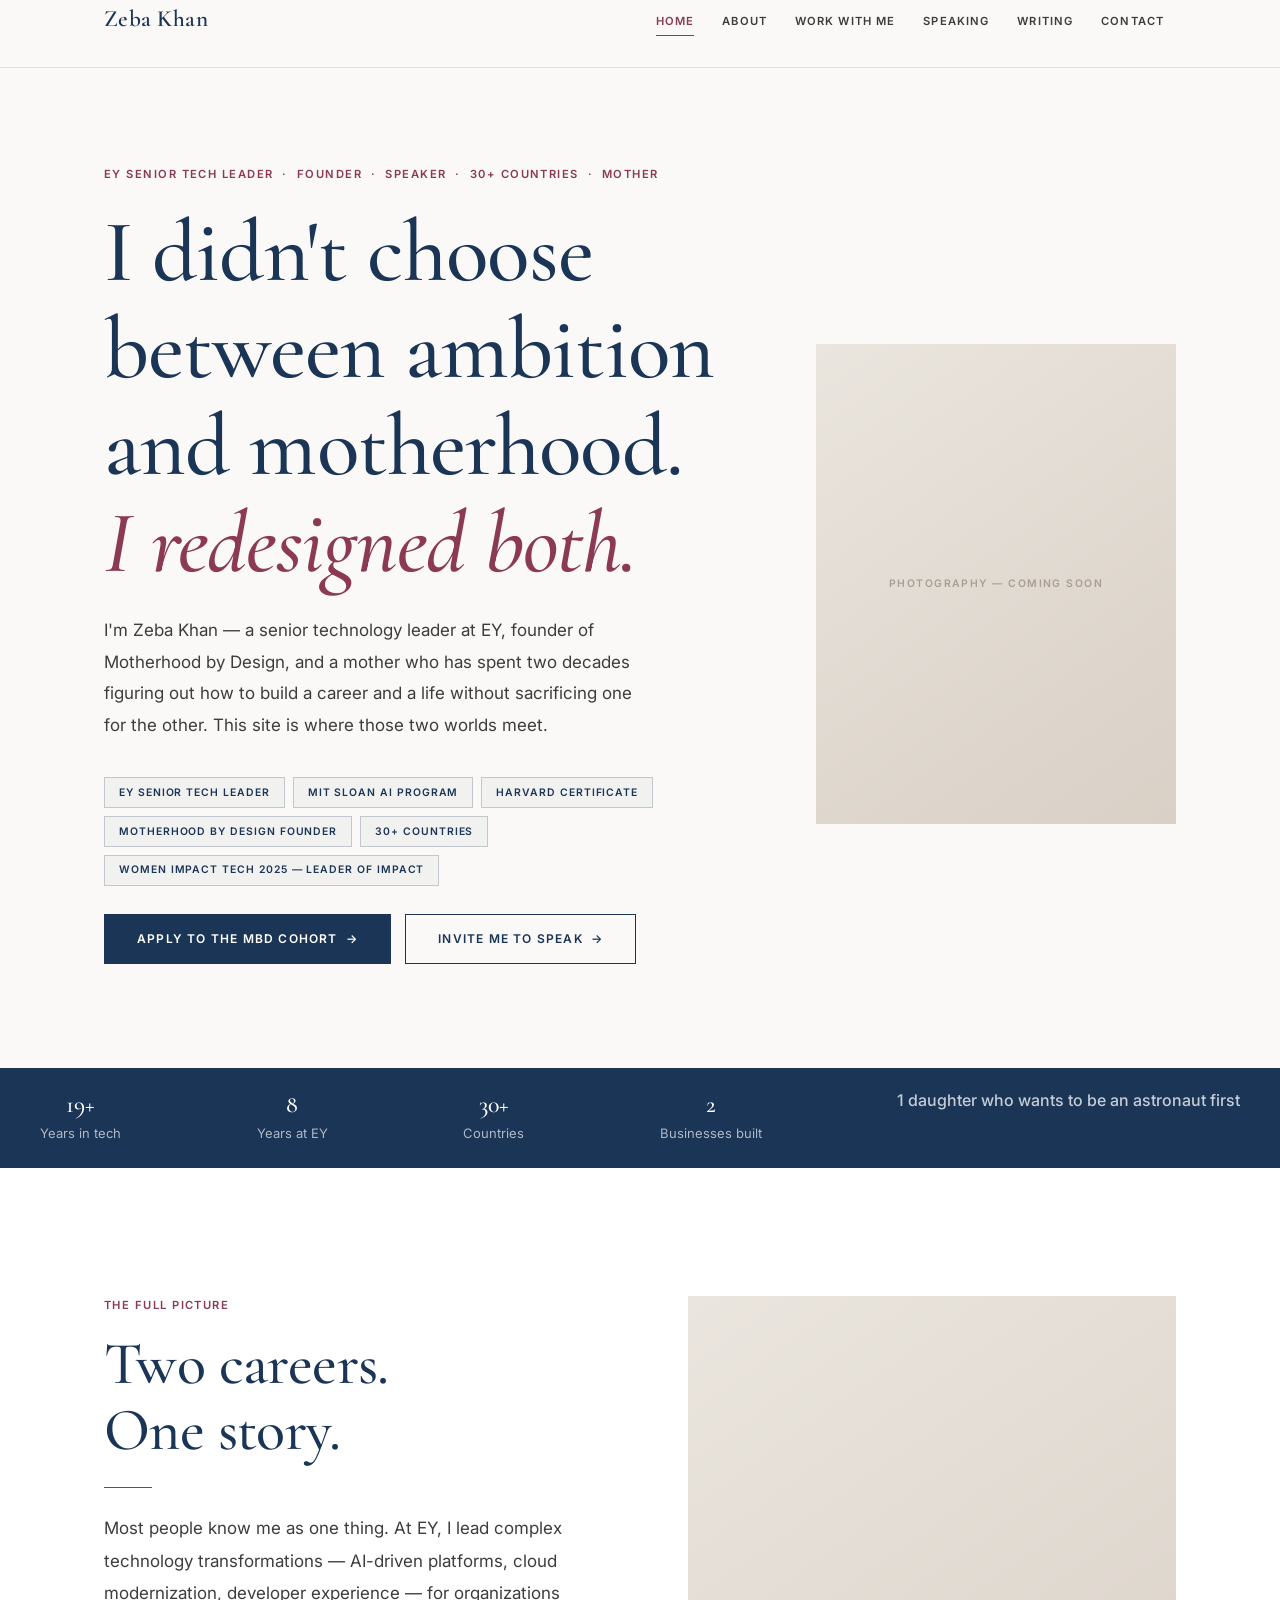
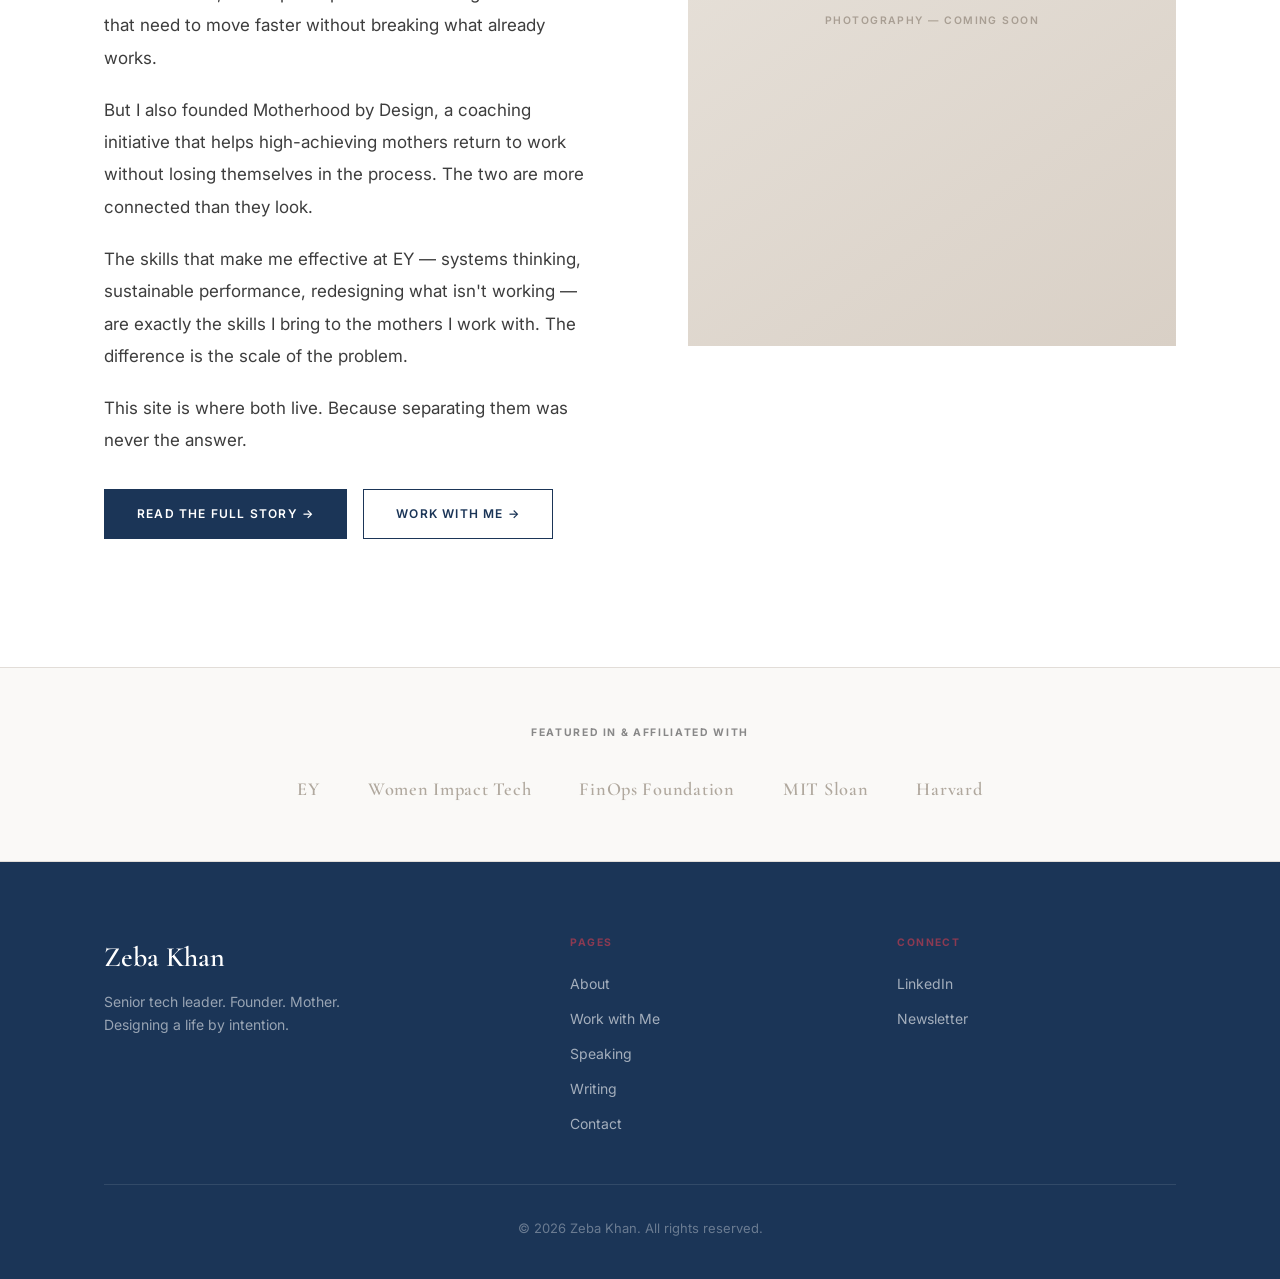
==== index.html @ 0ed89758 "Initial build: Zeba Khan personal brand website 5-page static site (Home, About, Work with Me, Writi" ====
<!DOCTYPE html>
<html lang="en">
<head>
  <meta charset="UTF-8">
  <meta name="viewport" content="width=device-width, initial-scale=1.0">
  <title>Zeba Khan — Senior Tech Leader, Founder & Speaker</title>
  <meta name="description" content="I didn't choose between ambition and motherhood. I redesigned both. Zeba Khan is a senior technology leader at EY, founder of Motherhood by Design, and speaker across 30+ countries.">

  <!-- Open Graph -->
  <meta property="og:title" content="Zeba Khan — Senior Tech Leader, Founder & Speaker">
  <meta property="og:description" content="I didn't choose between ambition and motherhood. I redesigned both.">
  <meta property="og:type" content="website">
  <meta property="og:url" content="https://zebakhan.com/">
  <meta property="og:image" content="https://zebakhan.com/images/og-home.jpg">
  <meta property="og:site_name" content="Zeba Khan">
  <meta property="og:locale" content="en_US">

  <!-- Twitter Card -->
  <meta name="twitter:card" content="summary_large_image">
  <meta name="twitter:title" content="Zeba Khan — Senior Tech Leader, Founder & Speaker">
  <meta name="twitter:description" content="I didn't choose between ambition and motherhood. I redesigned both.">
  <meta name="twitter:image" content="https://zebakhan.com/images/og-home.jpg">

  <!-- Fonts -->
  <link rel="preconnect" href="https://fonts.googleapis.com">
  <link rel="preconnect" href="https://fonts.gstatic.com" crossorigin>
  <link href="https://fonts.googleapis.com/css2?family=Cormorant+Garamond:ital,wght@0,400;0,500;0,600;1,400;1,500&family=Inter:wght@400;500;600&display=swap" rel="stylesheet">
  <link rel="stylesheet" href="css/styles.css">
</head>
<body>

<!-- ======================== NAV ======================== -->
<nav class="nav" role="navigation" aria-label="Main navigation">
  <div class="container">
    <div class="nav__inner">
      <a href="index.html" class="nav__logo">Zeba Khan</a>
      <ul class="nav__links" role="list">
        <li><a href="index.html">Home</a></li>
        <li><a href="about.html">About</a></li>
        <li><a href="work-with-me.html">Work with Me</a></li>
        <li><a href="work-with-me.html#speaking">Speaking</a></li>
        <li><a href="writing.html">Writing</a></li>
        <li><a href="contact.html">Contact</a></li>
      </ul>
      <button class="nav__toggle" aria-label="Open navigation menu" aria-expanded="false" aria-controls="mobile-menu">
        <span></span><span></span><span></span>
      </button>
    </div>
  </div>
</nav>

<!-- Mobile menu -->
<div class="nav__mobile" id="mobile-menu" role="navigation" aria-label="Mobile navigation">
  <a href="index.html">Home</a>
  <a href="about.html">About</a>
  <a href="work-with-me.html">Work with Me</a>
  <a href="work-with-me.html#speaking">Speaking</a>
  <a href="writing.html">Writing</a>
  <a href="contact.html">Contact</a>
</div>

<!-- ======================== PAGE CONTENT ======================== -->
<main class="page-content">

  <!-- HERO -->
  <section class="hero">
    <div class="container">
      <div class="hero__grid">

        <div class="hero__content">
          <span class="eyebrow hero__eyebrow">EY senior tech leader &nbsp;·&nbsp; Founder &nbsp;·&nbsp; Speaker &nbsp;·&nbsp; 30+ countries &nbsp;·&nbsp; Mother</span>

          <h1 class="hero__headline">
            I didn't choose between ambition and motherhood.<br>
            <em style="color: var(--rose); font-style: italic;">I redesigned both.</em>
          </h1>

          <p class="hero__sub">
            I'm Zeba Khan — a senior technology leader at EY, founder of Motherhood by Design, and a mother who has spent two decades figuring out how to build a career and a life without sacrificing one for the other. This site is where those two worlds meet.
          </p>

          <!-- Credential pills -->
          <div class="pills">
            <span class="pill">EY Senior Tech Leader</span>
            <span class="pill">MIT Sloan AI Program</span>
            <span class="pill">Harvard Certificate</span>
            <span class="pill">Motherhood by Design Founder</span>
            <span class="pill">30+ Countries</span>
            <span class="pill">Women Impact Tech 2025 — Leader of Impact</span>
          </div>

          <div class="hero__actions">
            <a href="work-with-me.html" class="btn btn--primary">Apply to the MBD cohort &nbsp;→</a>
            <a href="contact.html" class="btn btn--outline">Invite me to speak &nbsp;→</a>
          </div>
        </div>

        <!-- Hero image placeholder (desktop only) -->
        <div class="hero__image">
          <div class="img-placeholder img-placeholder--portrait">
            <span class="img-placeholder__label">Photography — Coming Soon</span>
          </div>
        </div>

      </div>
    </div>
  </section>

  <!-- BY THE NUMBERS — Stat strip -->
  <div class="stat-strip" aria-label="Highlights by the numbers">
    <div class="stat-strip__inner">
      <div class="stat-strip__item"><strong>19+</strong>Years in tech</div>
      <div class="stat-strip__item"><strong>8</strong>Years at EY</div>
      <div class="stat-strip__item"><strong>30+</strong>Countries</div>
      <div class="stat-strip__item"><strong>2</strong>Businesses built</div>
      <div class="stat-strip__item">
        <strong style="font-size: 1rem; font-family: var(--font-body); color: rgba(255,255,255,0.75);">1 daughter who wants to be an astronaut first</strong>
      </div>
    </div>
  </div>

  <!-- INTRO — Two careers. One story. -->
  <section class="intro section">
    <div class="container">
      <div class="intro__grid">

        <div class="intro__text">
          <span class="eyebrow mb-3" style="display:block; margin-bottom: 1rem;">The full picture</span>
          <h2>Two careers.<br>One story.</h2>
          <div class="divider" style="margin: 1.5rem 0;"></div>

          <p>Most people know me as one thing. At EY, I lead complex technology transformations — AI-driven platforms, cloud modernization, developer experience — for organizations that need to move faster without breaking what already works.</p>

          <p>But I also founded Motherhood by Design, a coaching initiative that helps high-achieving mothers return to work without losing themselves in the process. The two are more connected than they look.</p>

          <p>The skills that make me effective at EY — systems thinking, sustainable performance, redesigning what isn't working — are exactly the skills I bring to the mothers I work with. The difference is the scale of the problem.</p>

          <p>This site is where both live. Because separating them was never the answer.</p>

          <div style="margin-top: 2rem; display: flex; flex-wrap: wrap; gap: 1rem;">
            <a href="about.html" class="btn btn--primary">Read the full story →</a>
            <a href="work-with-me.html" class="btn btn--outline">Work with me →</a>
          </div>
        </div>

        <!-- Intro image placeholder (tablet+) -->
        <div class="intro__image">
          <div class="img-placeholder img-placeholder--portrait" style="aspect-ratio: 3/4;">
            <span class="img-placeholder__label">Photography — Coming Soon</span>
          </div>
        </div>

      </div>
    </div>
  </section>

  <!-- FEATURED IN / AS SEEN ON -->
  <div class="featured-strip">
    <div class="container">
      <p class="featured-strip__label">Featured in &amp; affiliated with</p>
      <div class="featured-strip__logos">
        <span class="featured-strip__logo">EY</span>
        <span class="featured-strip__logo">Women Impact Tech</span>
        <span class="featured-strip__logo">FinOps Foundation</span>
        <span class="featured-strip__logo">MIT Sloan</span>
        <span class="featured-strip__logo">Harvard</span>
        <!-- Add podcast/speaking event logos here -->
      </div>
    </div>
  </div>

</main>

<!-- ======================== FOOTER ======================== -->
<footer class="footer">
  <div class="container">
    <div class="footer__top">
      <div>
        <p class="footer__name">Zeba Khan</p>
        <p class="footer__tagline">Senior tech leader. Founder. Mother.<br>Designing a life by intention.</p>
      </div>
      <div>
        <span class="footer__col-label">Pages</span>
        <nav class="footer__nav-links" aria-label="Footer navigation">
          <a href="about.html">About</a>
          <a href="work-with-me.html">Work with Me</a>
          <a href="work-with-me.html#speaking">Speaking</a>
          <a href="writing.html">Writing</a>
          <a href="contact.html">Contact</a>
        </nav>
      </div>
      <div>
        <span class="footer__col-label">Connect</span>
        <div class="footer__social-links">
          <a href="https://linkedin.com/in/zeba-khan1" target="_blank" rel="noopener noreferrer">LinkedIn</a>
          <a href="https://linkedin.com/in/zeba-khan1" target="_blank" rel="noopener noreferrer">Newsletter</a>
        </div>
      </div>
    </div>
    <div class="footer__bottom">
      <p>&copy; 2026 Zeba Khan. All rights reserved.</p>
    </div>
  </div>
</footer>

<script src="js/main.js"></script>
</body>
</html>
---- css/styles.css ----
/* =============================================
   ZEBA KHAN — PERSONAL BRAND SITE
   styles.css — Shared stylesheet
   ============================================= */

/* =====================
   CUSTOM PROPERTIES
   ===================== */
:root {
  --navy:      #1B3557;
  --rose:      #8B3A52;
  --bg:        #FAF9F7;
  --text:      #1A1A1A;
  --text-body: #3D3D3D;
  --text-muted:#888888;
  --border:    #E2DDD8;
  --white:     #FFFFFF;
  --navy-soft: rgba(27, 53, 87, 0.06);

  --font-heading: 'Cormorant Garamond', Georgia, serif;
  --font-body:    'Inter', -apple-system, BlinkMacSystemFont, sans-serif;

  --container-max: 1200px;
  --nav-height:    68px;
  --transition:    0.25s ease;
}

/* =====================
   RESET
   ===================== */
*, *::before, *::after { box-sizing: border-box; margin: 0; padding: 0; }
html { font-size: 16px; scroll-behavior: smooth; -webkit-text-size-adjust: 100%; }
body {
  font-family: var(--font-body);
  background-color: var(--bg);
  color: var(--text);
  line-height: 1.7;
  -webkit-font-smoothing: antialiased;
  -moz-osx-font-smoothing: grayscale;
}
img, picture, video, canvas, svg { display: block; max-width: 100%; }
input, button, textarea, select { font: inherit; }
ul, ol { list-style: none; }
a { color: inherit; text-decoration: none; }
p, h1, h2, h3, h4, h5, h6 { overflow-wrap: break-word; }

/* =====================
   TYPOGRAPHY
   ===================== */
h1, h2, h3, h4 {
  font-family: var(--font-heading);
  color: var(--navy);
  line-height: 1.1;
  letter-spacing: -0.01em;
  font-weight: 500;
}
h1 { font-size: clamp(2.75rem, 7vw, 5.5rem); }
h2 { font-size: clamp(2.2rem, 5vw, 3.75rem); }
h3 { font-size: clamp(1.6rem, 3vw, 2.5rem); }
h4 { font-size: clamp(1.2rem, 2.5vw, 1.6rem); }

.eyebrow {
  font-family: var(--font-body);
  font-size: 0.7rem;
  font-weight: 600;
  letter-spacing: 0.13em;
  text-transform: uppercase;
  color: var(--rose);
  display: block;
}

/* =====================
   LAYOUT
   ===================== */
.container {
  width: 100%;
  max-width: var(--container-max);
  margin: 0 auto;
  padding: 0 1.25rem;
}
@media (min-width: 768px)  { .container { padding: 0 2.5rem; } }
@media (min-width: 1200px) { .container { padding: 0 4rem; } }

.page-content { padding-top: var(--nav-height); }

.section { padding: 5rem 0; }
@media (min-width: 768px) { .section { padding: 8rem 0; } }

.divider {
  width: 48px;
  height: 1.5px;
  background-color: var(--rose);
  margin: 1.5rem 0;
}
.divider--center { margin-left: auto; margin-right: auto; }

/* =====================
   NAV
   ===================== */
.nav {
  position: fixed;
  top: 0; left: 0; right: 0;
  z-index: 200;
  height: var(--nav-height);
  background-color: var(--bg);
  border-bottom: 1px solid var(--border);
  transition: box-shadow var(--transition);
}
.nav.scrolled { box-shadow: 0 2px 24px rgba(27, 53, 87, 0.09); }

.nav__inner {
  display: flex;
  align-items: center;
  justify-content: space-between;
  height: 100%;
}

.nav__logo {
  font-family: var(--font-heading);
  font-size: 1.45rem;
  font-weight: 600;
  color: var(--navy);
  letter-spacing: 0.02em;
  transition: color var(--transition);
  flex-shrink: 0;
}
.nav__logo:hover { color: var(--rose); }

.nav__links {
  display: none;
  gap: 0.25rem;
  align-items: center;
}
@media (min-width: 900px) { .nav__links { display: flex; } }

.nav__links a {
  font-size: 0.7rem;
  font-weight: 600;
  letter-spacing: 0.1em;
  text-transform: uppercase;
  color: var(--text-body);
  padding: 0.5rem 0.75rem;
  position: relative;
  transition: color var(--transition);
}
.nav__links a::after {
  content: '';
  position: absolute;
  bottom: 0; left: 0.75rem; right: 0.75rem;
  height: 1px;
  background-color: var(--rose);
  transform: scaleX(0);
  transform-origin: left;
  transition: transform var(--transition);
}
.nav__links a:hover,
.nav__links a.active { color: var(--rose); }
.nav__links a:hover::after,
.nav__links a.active::after { transform: scaleX(1); }

/* Hamburger */
.nav__toggle {
  display: flex;
  flex-direction: column;
  justify-content: center;
  gap: 5px;
  width: 32px;
  height: 32px;
  background: none;
  border: none;
  cursor: pointer;
  padding: 4px 0;
}
@media (min-width: 900px) { .nav__toggle { display: none; } }
.nav__toggle span {
  display: block;
  width: 100%;
  height: 1.5px;
  background-color: var(--navy);
  transition: all 0.3s ease;
  transform-origin: center;
}
.nav__toggle.open span:nth-child(1) { transform: translateY(6.5px) rotate(45deg); }
.nav__toggle.open span:nth-child(2) { opacity: 0; transform: scaleX(0); }
.nav__toggle.open span:nth-child(3) { transform: translateY(-6.5px) rotate(-45deg); }

/* Mobile menu overlay */
.nav__mobile {
  display: none;
  position: fixed;
  top: var(--nav-height);
  left: 0; right: 0; bottom: 0;
  background-color: var(--bg);
  padding: 2rem 1.25rem;
  flex-direction: column;
  z-index: 199;
  overflow-y: auto;
}
.nav__mobile.open { display: flex; }
.nav__mobile a {
  display: block;
  font-family: var(--font-heading);
  font-size: 2.25rem;
  font-weight: 500;
  color: var(--navy);
  padding: 1rem 0;
  border-bottom: 1px solid var(--border);
  transition: color var(--transition), padding-left var(--transition);
}
.nav__mobile a:first-child { border-top: 1px solid var(--border); }
.nav__mobile a:hover,
.nav__mobile a.active { color: var(--rose); padding-left: 0.5rem; }

/* =====================
   FOOTER
   ===================== */
.footer {
  background-color: var(--navy);
  color: rgba(255,255,255,0.8);
  padding: 4.5rem 0 2.5rem;
}
.footer__top {
  display: grid;
  grid-template-columns: 1fr;
  gap: 2.5rem;
  padding-bottom: 3rem;
  border-bottom: 1px solid rgba(255,255,255,0.1);
  margin-bottom: 2rem;
}
@media (min-width: 768px) {
  .footer__top { grid-template-columns: 1.5fr 1fr 1fr; gap: 3rem; }
}
.footer__name {
  font-family: var(--font-heading);
  font-size: 1.75rem;
  font-weight: 600;
  color: white;
  margin-bottom: 0.5rem;
}
.footer__tagline {
  font-size: 0.875rem;
  line-height: 1.65;
  color: rgba(255,255,255,0.55);
  max-width: 240px;
}
.footer__col-label {
  font-size: 0.65rem;
  font-weight: 700;
  letter-spacing: 0.14em;
  text-transform: uppercase;
  color: var(--rose);
  margin-bottom: 1.25rem;
  display: block;
}
.footer__nav-links,
.footer__social-links { display: flex; flex-direction: column; gap: 0.7rem; }
.footer__nav-links a,
.footer__social-links a {
  font-size: 0.875rem;
  color: rgba(255,255,255,0.6);
  transition: color var(--transition);
}
.footer__nav-links a:hover,
.footer__social-links a:hover { color: white; }
.footer__bottom {
  text-align: center;
  font-size: 0.8125rem;
  color: rgba(255,255,255,0.35);
}

/* =====================
   BUTTONS
   ===================== */
.btn {
  display: inline-flex;
  align-items: center;
  gap: 0.4rem;
  padding: 0.875rem 2rem;
  font-family: var(--font-body);
  font-size: 0.75rem;
  font-weight: 600;
  letter-spacing: 0.1em;
  text-transform: uppercase;
  cursor: pointer;
  border: 1.5px solid transparent;
  transition: all var(--transition);
  text-decoration: none;
  white-space: nowrap;
}
.btn--primary {
  background-color: var(--navy);
  color: white;
  border-color: var(--navy);
}
.btn--primary:hover { background-color: var(--rose); border-color: var(--rose); }

.btn--outline {
  background-color: transparent;
  color: var(--navy);
  border-color: var(--navy);
}
.btn--outline:hover { background-color: var(--navy); color: white; }

.btn--rose {
  background-color: var(--rose);
  color: white;
  border-color: var(--rose);
}
.btn--rose:hover { background-color: #711f35; border-color: #711f35; }

.btn--outline-white {
  background-color: transparent;
  color: white;
  border-color: rgba(255,255,255,0.5);
}
.btn--outline-white:hover { background-color: white; color: var(--navy); border-color: white; }

/* =====================
   IMAGE PLACEHOLDERS
   ===================== */
.img-placeholder {
  width: 100%;
  background: linear-gradient(145deg, #EAE5DE 0%, #D9D0C6 100%);
  display: flex;
  align-items: center;
  justify-content: center;
  overflow: hidden;
  position: relative;
}
.img-placeholder__label {
  font-size: 0.65rem;
  font-weight: 600;
  letter-spacing: 0.14em;
  text-transform: uppercase;
  color: #A89E93;
}
/* Aspect ratios */
.img-placeholder--portrait  { aspect-ratio: 3 / 4; }
.img-placeholder--square    { aspect-ratio: 1 / 1; }
.img-placeholder--landscape { aspect-ratio: 16 / 9; }
.img-placeholder--tall      { aspect-ratio: 2 / 3; }
.img-placeholder--card      { aspect-ratio: 4 / 3; }

/* =====================
   CREDENTIAL PILLS
   ===================== */
.pills {
  display: flex;
  flex-wrap: wrap;
  gap: 0.5rem;
  margin: 1.75rem 0;
}
.pill {
  display: inline-block;
  padding: 0.35rem 0.875rem;
  font-size: 0.65rem;
  font-weight: 600;
  letter-spacing: 0.09em;
  text-transform: uppercase;
  border: 1px solid rgba(27, 53, 87, 0.22);
  color: var(--navy);
  background-color: rgba(27, 53, 87, 0.04);
  transition: all var(--transition);
}
.pill:hover { background-color: var(--navy); color: white; border-color: var(--navy); }

/* =====================
   STAT STRIP
   ===================== */
.stat-strip {
  background-color: var(--navy);
  padding: 1.5rem 0;
  overflow: hidden;
}
.stat-strip__inner {
  display: flex;
  flex-wrap: wrap;
  gap: 1.25rem 2.5rem;
  justify-content: center;
  padding: 0 1.25rem;
}
@media (min-width: 900px) {
  .stat-strip__inner {
    flex-wrap: nowrap;
    justify-content: space-between;
    padding: 0 2.5rem;
  }
}
.stat-strip__item {
  font-size: 0.8125rem;
  color: rgba(255,255,255,0.65);
  white-space: nowrap;
  text-align: center;
}
.stat-strip__item strong {
  display: block;
  color: white;
  font-size: 1.5rem;
  font-family: var(--font-heading);
  font-weight: 500;
  line-height: 1.1;
  margin-bottom: 0.2rem;
}

/* =====================
   FEATURED IN / AS SEEN ON
   ===================== */
.featured-strip {
  padding: 3.5rem 0;
  border-top: 1px solid var(--border);
  border-bottom: 1px solid var(--border);
}
.featured-strip__label {
  text-align: center;
  font-size: 0.65rem;
  font-weight: 700;
  letter-spacing: 0.16em;
  text-transform: uppercase;
  color: var(--text-muted);
  margin-bottom: 2rem;
}
.featured-strip__logos {
  display: flex;
  flex-wrap: wrap;
  gap: 1.5rem 3rem;
  justify-content: center;
  align-items: center;
}
.featured-strip__logo {
  font-family: var(--font-heading);
  font-size: 1.15rem;
  font-weight: 600;
  color: #B0A89E;
  letter-spacing: 0.04em;
  transition: color var(--transition);
}
.featured-strip__logo:hover { color: var(--navy); }

/* =====================
   HOME — HERO
   ===================== */
.hero {
  min-height: 100svh;
  display: flex;
  align-items: center;
  padding: 6rem 0 4rem;
}
.hero__grid {
  display: grid;
  grid-template-columns: 1fr;
  gap: 3rem;
  align-items: center;
}
@media (min-width: 1024px) {
  .hero__grid {
    grid-template-columns: 1fr 360px;
    gap: 5rem;
  }
}
.hero__content { max-width: 660px; }
.hero__eyebrow { margin-bottom: 1.25rem; line-height: 1.8; }
.hero__headline { margin-bottom: 1.5rem; }
.hero__sub {
  font-size: 1.0625rem;
  line-height: 1.85;
  color: var(--text-body);
  margin-bottom: 2.25rem;
  max-width: 530px;
}
.hero__actions {
  display: flex;
  flex-wrap: wrap;
  gap: 0.875rem;
  margin-bottom: 2.5rem;
}
.hero__image { display: none; }
@media (min-width: 1024px) { .hero__image { display: block; } }

/* =====================
   HOME — INTRO
   ===================== */
.intro { background-color: white; }
.intro__grid {
  display: grid;
  grid-template-columns: 1fr;
  gap: 3.5rem;
  align-items: start;
}
@media (min-width: 768px) {
  .intro__grid { grid-template-columns: 1fr 1fr; gap: 6rem; }
}
.intro__text h2 { margin-bottom: 1.5rem; }
.intro__text p {
  color: var(--text-body);
  margin-bottom: 1.25rem;
  font-size: 1.0625rem;
  line-height: 1.9;
}
.intro__text p:last-of-type { margin-bottom: 0; }
.intro__image { display: none; }
@media (min-width: 768px) { .intro__image { display: block; } }

/* =====================
   PAGE HEADER (inner pages)
   ===================== */
.page-header {
  padding: 6rem 0 4rem;
  border-bottom: 1px solid var(--border);
}
.page-header__sub {
  font-size: 1.0625rem;
  color: var(--text-body);
  max-width: 580px;
  margin-top: 1.25rem;
  line-height: 1.85;
}

/* =====================
   ABOUT
   ===================== */
.about-grid {
  display: grid;
  grid-template-columns: 1fr;
  gap: 4rem;
  align-items: start;
  padding: 5rem 0;
}
@media (min-width: 1024px) {
  .about-grid { grid-template-columns: 1fr 320px; gap: 6rem; }
}
.about-sidebar { position: sticky; top: calc(var(--nav-height) + 2rem); }
.about-section { margin-bottom: 4rem; }
.about-section:last-child { margin-bottom: 0; }
.about-section h3 { margin-bottom: 1.25rem; }
.about-section p {
  color: var(--text-body);
  font-size: 1.0625rem;
  line-height: 1.9;
  margin-bottom: 1.25rem;
}
.about-section p:last-child { margin-bottom: 0; }
.about-ctas {
  display: flex;
  flex-wrap: wrap;
  gap: 1rem;
  padding: 4rem 0;
  border-top: 1px solid var(--border);
}

/* =====================
   WORK WITH ME
   ===================== */
.wm-service {
  padding: 5rem 0;
  border-bottom: 1px solid var(--border);
}
.wm-service:first-of-type { border-top: 1px solid var(--border); margin-top: 2rem; }
.wm-service__grid {
  display: grid;
  grid-template-columns: 1fr;
  gap: 4rem;
  align-items: start;
}
@media (min-width: 1024px) {
  .wm-service__grid { grid-template-columns: 1fr 1fr; gap: 6rem; }
}
.wm-service__tag {
  display: inline-block;
  padding: 0.35rem 0.875rem;
  background-color: var(--rose);
  color: white;
  font-size: 0.65rem;
  font-weight: 700;
  letter-spacing: 0.12em;
  text-transform: uppercase;
  margin-bottom: 1.5rem;
}
.wm-service__headline { margin-bottom: 1.25rem; }
.wm-service__body p {
  color: var(--text-body);
  font-size: 1.0625rem;
  line-height: 1.9;
  margin-bottom: 1.25rem;
}
.wm-list { margin: 2rem 0; }
.wm-list__title {
  font-size: 0.65rem;
  font-weight: 700;
  letter-spacing: 0.14em;
  text-transform: uppercase;
  color: var(--rose);
  margin-bottom: 0.75rem;
}
.wm-list li {
  display: flex;
  gap: 0.875rem;
  padding: 0.875rem 0;
  border-top: 1px solid var(--border);
  font-size: 0.9375rem;
  color: var(--text-body);
  line-height: 1.65;
}
.wm-list li::before { content: '—'; color: var(--rose); flex-shrink: 0; }
.wm-service__investment {
  margin: 2.25rem 0;
  padding: 1.5rem;
  background-color: var(--navy-soft);
  border-left: 3px solid var(--rose);
}
.wm-service__investment-label {
  font-size: 0.65rem;
  font-weight: 700;
  letter-spacing: 0.14em;
  text-transform: uppercase;
  color: var(--rose);
  margin-bottom: 0.4rem;
}
.wm-service__investment-amount {
  font-family: var(--font-heading);
  font-size: 1.75rem;
  color: var(--navy);
}
.wm-service__note {
  font-size: 0.875rem;
  color: var(--text-muted);
  margin-top: 0.75rem;
  font-style: italic;
}

/* Speaking formats grid */
.speaking-formats {
  display: grid;
  grid-template-columns: 1fr 1fr;
  gap: 0;
  margin: 2rem 0;
  border: 1px solid var(--border);
}
.speaking-format {
  padding: 1.25rem 1.5rem;
  border-bottom: 1px solid var(--border);
  border-right: 1px solid var(--border);
}
.speaking-format:nth-child(even) { border-right: none; }
.speaking-format:nth-last-child(-n+2) { border-bottom: none; }
.speaking-format__title {
  font-size: 0.7rem;
  font-weight: 700;
  letter-spacing: 0.1em;
  text-transform: uppercase;
  color: var(--navy);
  margin-bottom: 0.25rem;
}
.speaking-format__detail {
  font-size: 0.875rem;
  color: var(--text-muted);
}

/* =====================
   WRITING
   ===================== */
.writing-intro {
  padding: 5rem 0 3rem;
}
.writing-intro p {
  font-size: 1.0625rem;
  color: var(--text-body);
  max-width: 620px;
  line-height: 1.85;
}
.writing-grid {
  display: grid;
  grid-template-columns: 1fr;
  gap: 0;
  border-top: 1px solid var(--border);
}
@media (min-width: 768px)  { .writing-grid { grid-template-columns: 1fr 1fr; } }
@media (min-width: 1024px) { .writing-grid { grid-template-columns: repeat(3, 1fr); } }

.writing-card {
  padding: 2.5rem 0;
  border-bottom: 1px solid var(--border);
  transition: background-color var(--transition);
}
@media (min-width: 768px) {
  .writing-card {
    padding: 2.5rem;
    border-right: 1px solid var(--border);
  }
  /* remove right border on last in each row */
  .writing-grid .writing-card:nth-child(2n) { border-right: none; }
}
@media (min-width: 1024px) {
  .writing-grid .writing-card:nth-child(2n) { border-right: 1px solid var(--border); }
  .writing-grid .writing-card:nth-child(3n) { border-right: none; }
}
.writing-card:hover { background-color: rgba(27,53,87,0.02); }
.writing-card__img { margin-bottom: 1.5rem; }
.writing-card__label {
  display: block;
  font-size: 0.65rem;
  font-weight: 700;
  letter-spacing: 0.13em;
  text-transform: uppercase;
  color: var(--rose);
  margin-bottom: 0.6rem;
}
.writing-card__title {
  font-family: var(--font-heading);
  font-size: 1.4rem;
  font-weight: 500;
  color: var(--navy);
  line-height: 1.25;
  margin-bottom: 0.875rem;
}
.writing-card__title a { transition: color var(--transition); }
.writing-card__title a:hover { color: var(--rose); }
.writing-card__excerpt {
  font-size: 0.9375rem;
  color: var(--text-body);
  line-height: 1.75;
}
.writing-card__link {
  display: inline-block;
  margin-top: 1.25rem;
  font-size: 0.7rem;
  font-weight: 700;
  letter-spacing: 0.1em;
  text-transform: uppercase;
  color: var(--navy);
  transition: color var(--transition);
}
.writing-card__link:hover { color: var(--rose); }

/* Newsletter */
.newsletter {
  background-color: var(--navy);
  padding: 6rem 0;
  text-align: center;
}
.newsletter h2 { color: white; margin-bottom: 1rem; }
.newsletter p {
  color: rgba(255,255,255,0.65);
  max-width: 520px;
  margin: 0 auto 2.5rem;
  font-size: 1.0625rem;
  line-height: 1.8;
}

/* =====================
   CONTACT
   ===================== */
.contact-layout {
  display: grid;
  grid-template-columns: 1fr;
  gap: 4.5rem;
  padding: 5rem 0;
}
@media (min-width: 1024px) {
  .contact-layout { grid-template-columns: 1fr 1.75fr; gap: 7rem; }
}
.contact-info h3 { margin-bottom: 1.25rem; }
.contact-info p {
  font-size: 1.0625rem;
  color: var(--text-body);
  line-height: 1.85;
  margin-bottom: 1rem;
}
.contact-info p:last-of-type { margin-bottom: 0; }
.contact-social {
  margin-top: 2.5rem;
  padding-top: 2rem;
  border-top: 1px solid var(--border);
  display: flex;
  flex-direction: column;
  gap: 0.75rem;
}
.contact-social a {
  font-size: 0.875rem;
  font-weight: 500;
  color: var(--navy);
  transition: color var(--transition);
  display: flex;
  align-items: center;
  gap: 0.5rem;
}
.contact-social a::before { content: '→'; color: var(--rose); }
.contact-social a:hover { color: var(--rose); }

/* Form */
.form-group { margin-bottom: 1.5rem; }
.form-label {
  display: block;
  font-size: 0.65rem;
  font-weight: 700;
  letter-spacing: 0.12em;
  text-transform: uppercase;
  color: var(--navy);
  margin-bottom: 0.6rem;
}
.form-input,
.form-select,
.form-textarea {
  width: 100%;
  padding: 0.875rem 1rem;
  background-color: white;
  border: 1.5px solid var(--border);
  color: var(--text);
  font-family: var(--font-body);
  font-size: 0.9375rem;
  outline: none;
  appearance: none;
  -webkit-appearance: none;
  transition: border-color var(--transition), box-shadow var(--transition);
  border-radius: 0;
}
.form-input:focus,
.form-select:focus,
.form-textarea:focus {
  border-color: var(--navy);
  box-shadow: 0 0 0 3px rgba(27,53,87,0.08);
}
.form-select {
  background-image: url("data:image/svg+xml,%3Csvg xmlns='http://www.w3.org/2000/svg' width='16' height='16' viewBox='0 0 24 24' fill='none' stroke='%231B3557' stroke-width='2'%3E%3Cpath d='m6 9 6 6 6-6'/%3E%3C/svg%3E");
  background-repeat: no-repeat;
  background-position: right 1rem center;
  padding-right: 2.75rem;
  cursor: pointer;
}
.form-textarea { min-height: 160px; resize: vertical; line-height: 1.75; }
.form-submit {
  width: 100%;
  padding: 1.1rem;
  background-color: var(--navy);
  color: white;
  border: 1.5px solid var(--navy);
  font-family: var(--font-body);
  font-size: 0.75rem;
  font-weight: 700;
  letter-spacing: 0.12em;
  text-transform: uppercase;
  cursor: pointer;
  transition: all var(--transition);
  border-radius: 0;
}
.form-submit:hover { background-color: var(--rose); border-color: var(--rose); }
.form-note {
  margin-top: 1.25rem;
  font-size: 0.8125rem;
  color: var(--text-muted);
  text-align: center;
  line-height: 1.65;
}

/* =====================
   CTA BANNER
   ===================== */
.cta-banner {
  background-color: var(--rose);
  padding: 6rem 0;
  text-align: center;
}
.cta-banner h2 { color: white; margin-bottom: 1rem; }
.cta-banner p {
  color: rgba(255,255,255,0.8);
  max-width: 480px;
  margin: 0 auto 2.5rem;
  font-size: 1.0625rem;
  line-height: 1.8;
}
.btn-group {
  display: flex;
  flex-wrap: wrap;
  gap: 1rem;
  justify-content: center;
}

/* =====================
   UTILITIES
   ===================== */
.text-rose   { color: var(--rose); }
.text-navy   { color: var(--navy); }
.text-muted  { color: var(--text-muted); }
.text-center { text-align: center; }
.mt-2 { margin-top: 1rem; }
.mt-3 { margin-top: 1.5rem; }
.mt-4 { margin-top: 2rem; }
.mb-2 { margin-bottom: 1rem; }
.mb-3 { margin-bottom: 1.5rem; }
.mb-4 { margin-bottom: 2rem; }
.sr-only {
  position: absolute; width: 1px; height: 1px;
  padding: 0; margin: -1px; overflow: hidden;
  clip: rect(0,0,0,0); white-space: nowrap; border-width: 0;
}
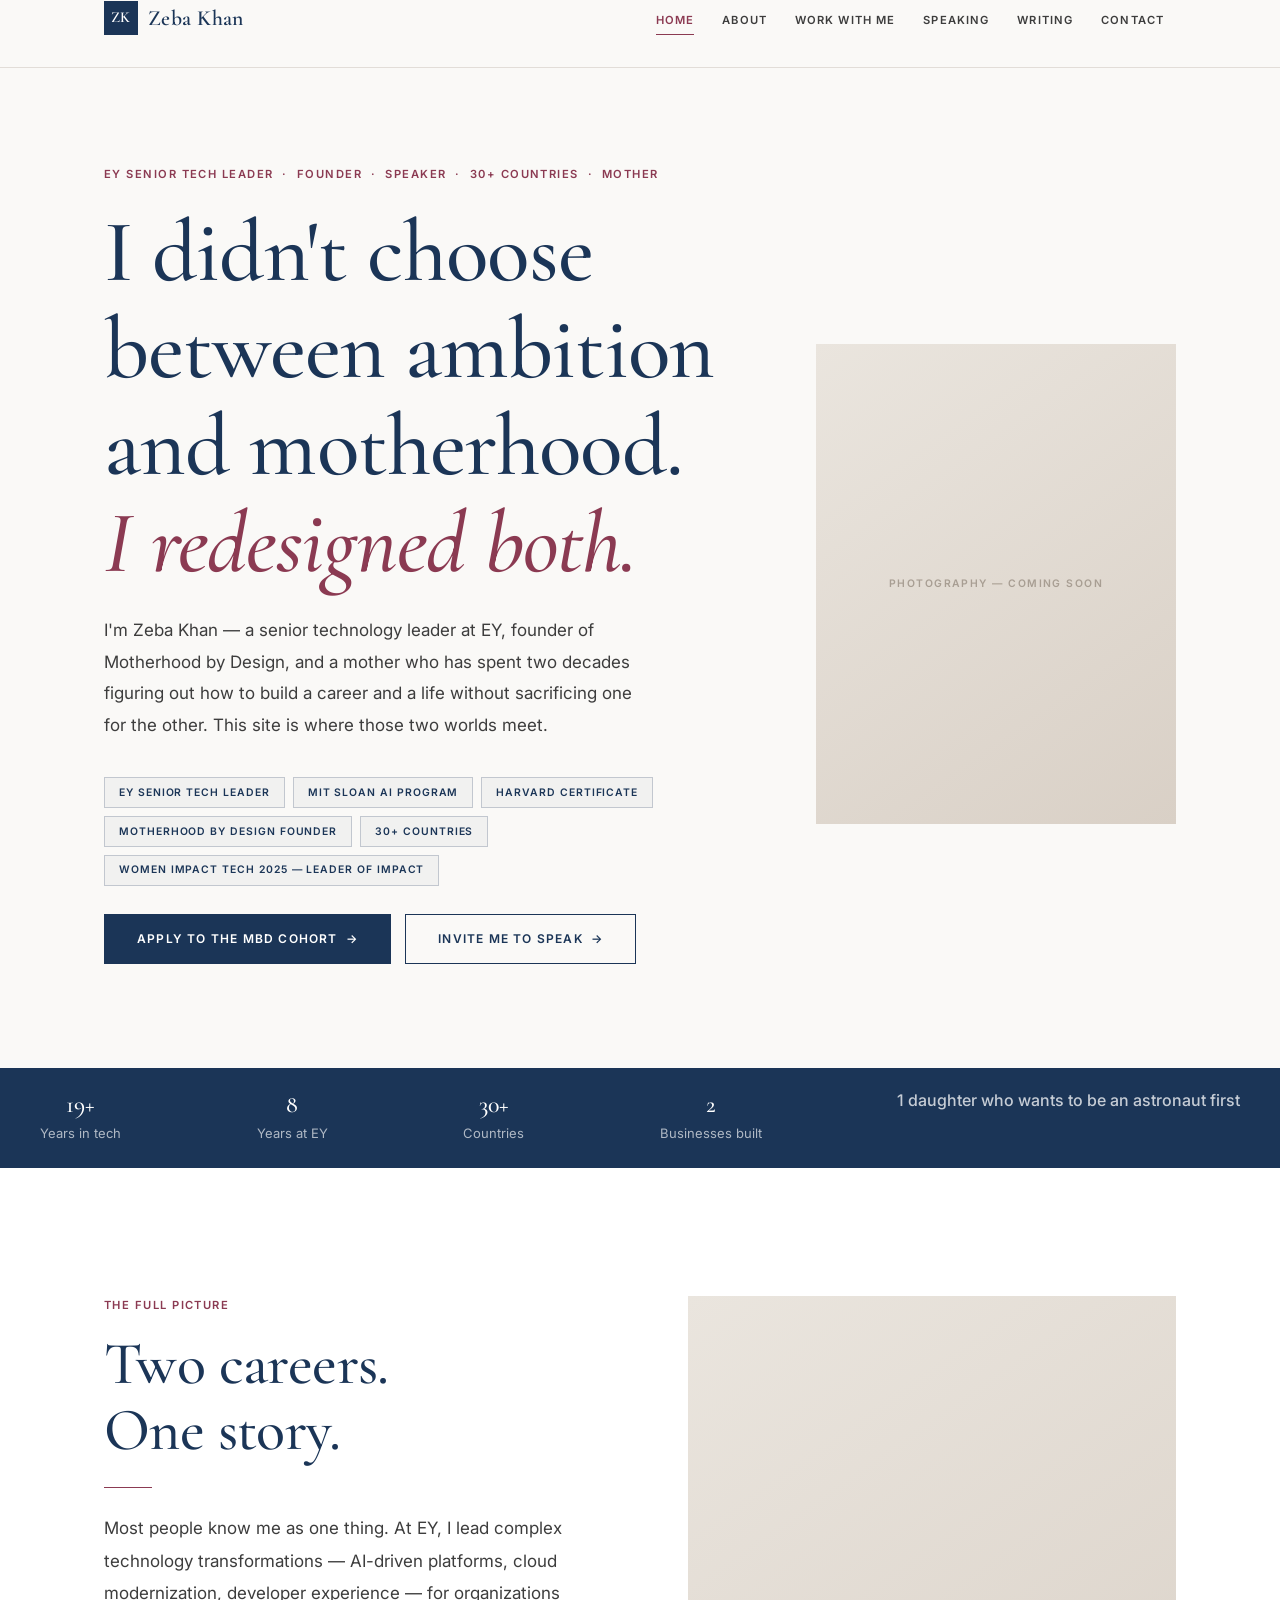
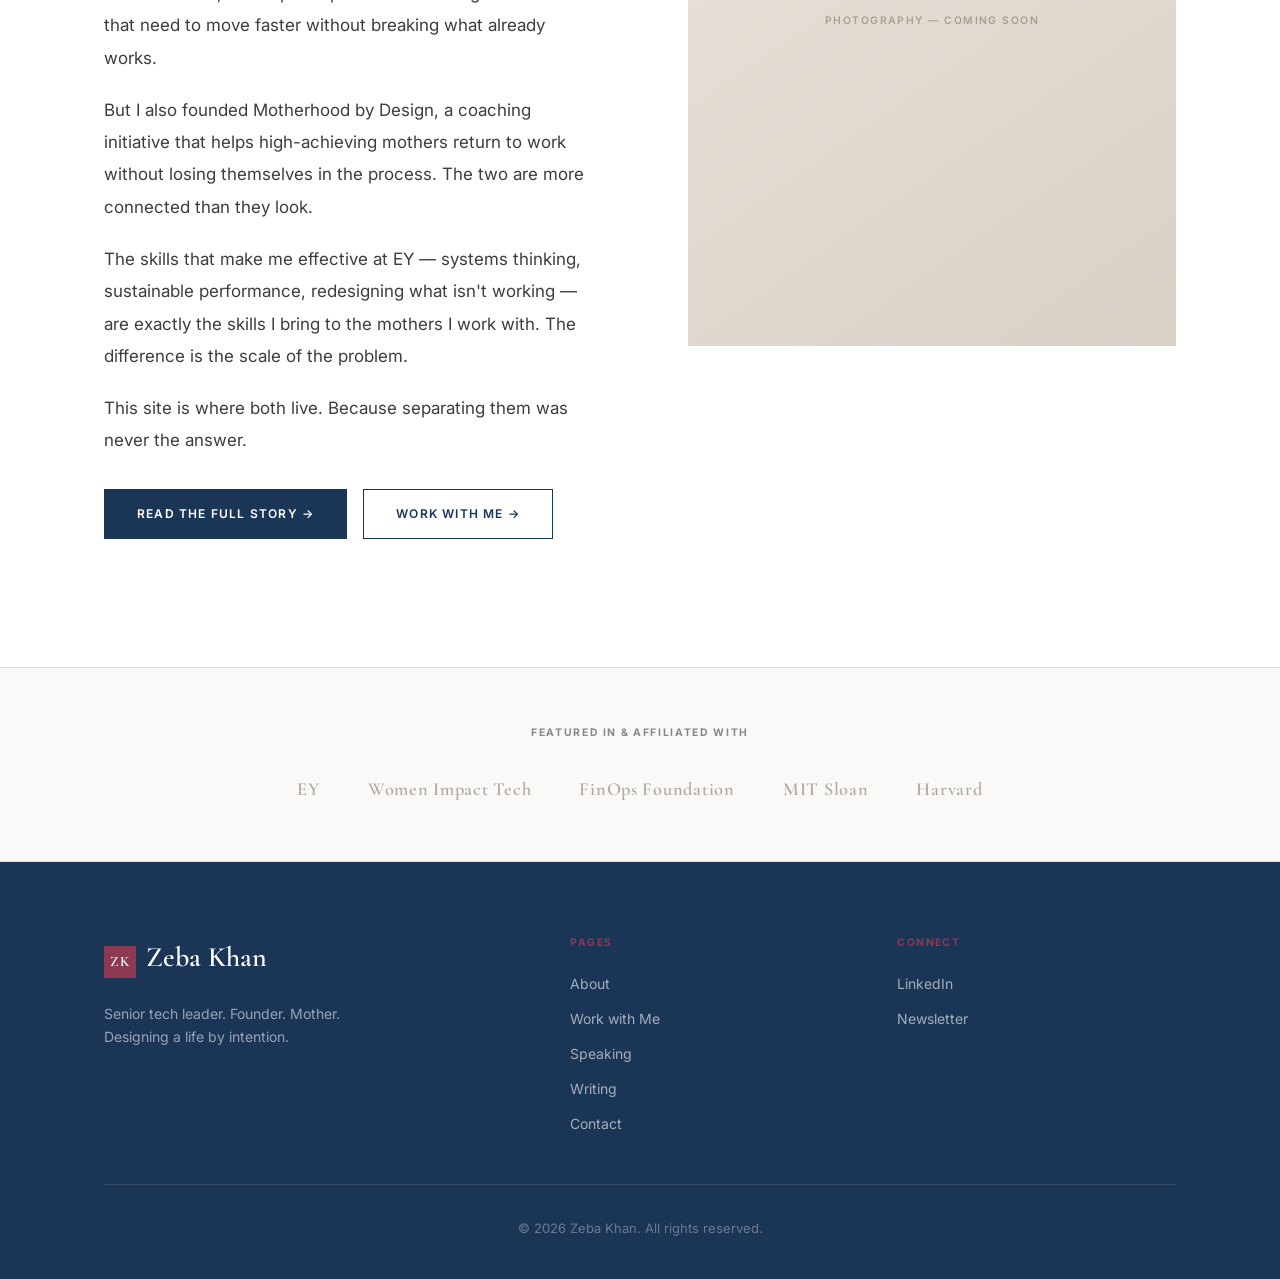
==== commit 526f0a86: "Add ZK monogram logo + image frame styles - ZK navy square monogram mark in nav (rose on hover) - ZK" ====
--- a/index.html
+++ b/index.html
@@ -33,7 +33,7 @@
 <nav class="nav" role="navigation" aria-label="Main navigation">
   <div class="container">
     <div class="nav__inner">
-      <a href="index.html" class="nav__logo">Zeba Khan</a>
+      <a href="index.html" class="nav__logo"><span class="nav__logo-mark">ZK</span><span class="nav__logo-text">Zeba Khan</span></a>
       <ul class="nav__links" role="list">
         <li><a href="index.html">Home</a></li>
         <li><a href="about.html">About</a></li>
@@ -176,7 +176,7 @@
   <div class="container">
     <div class="footer__top">
       <div>
-        <p class="footer__name">Zeba Khan</p>
+        <a href="index.html" class="footer__logo"><span class="footer__logo-mark">ZK</span><p class="footer__name">Zeba Khan</p></a>
         <p class="footer__tagline">Senior tech leader. Founder. Mother.<br>Designing a life by intention.</p>
       </div>
       <div>
--- a/css/styles.css
+++ b/css/styles.css
@@ -116,15 +116,37 @@
 }
 
 .nav__logo {
+  display: flex;
+  align-items: center;
+  gap: 0.625rem;
+  flex-shrink: 0;
+  text-decoration: none;
+}
+.nav__logo-mark {
+  display: inline-flex;
+  align-items: center;
+  justify-content: center;
+  width: 34px;
+  height: 34px;
+  background-color: var(--navy);
+  color: white;
   font-family: var(--font-heading);
-  font-size: 1.45rem;
+  font-size: 0.95rem;
+  font-weight: 600;
+  letter-spacing: 0.04em;
+  flex-shrink: 0;
+  transition: background-color var(--transition);
+}
+.nav__logo-text {
+  font-family: var(--font-heading);
+  font-size: 1.35rem;
   font-weight: 600;
   color: var(--navy);
   letter-spacing: 0.02em;
   transition: color var(--transition);
-  flex-shrink: 0;
-}
-.nav__logo:hover { color: var(--rose); }
+}
+.nav__logo:hover .nav__logo-mark { background-color: var(--rose); }
+.nav__logo:hover .nav__logo-text { color: var(--rose); }
 
 .nav__links {
   display: none;
@@ -230,6 +252,27 @@
 @media (min-width: 768px) {
   .footer__top { grid-template-columns: 1.5fr 1fr 1fr; gap: 3rem; }
 }
+.footer__logo {
+  display: flex;
+  align-items: center;
+  gap: 0.625rem;
+  margin-bottom: 0.75rem;
+  text-decoration: none;
+}
+.footer__logo-mark {
+  display: inline-flex;
+  align-items: center;
+  justify-content: center;
+  width: 32px;
+  height: 32px;
+  background-color: var(--rose);
+  color: white;
+  font-family: var(--font-heading);
+  font-size: 0.9rem;
+  font-weight: 600;
+  letter-spacing: 0.04em;
+  flex-shrink: 0;
+}
 .footer__name {
   font-family: var(--font-heading);
   font-size: 1.75rem;
@@ -340,6 +383,29 @@
 .img-placeholder--landscape { aspect-ratio: 16 / 9; }
 .img-placeholder--tall      { aspect-ratio: 2 / 3; }
 .img-placeholder--card      { aspect-ratio: 4 / 3; }
+
+/* =====================
+   REAL PHOTO FRAMES
+   When you replace a placeholder with an <img>, wrap it
+   in .img-frame and add a modifier for the shape you want.
+   ===================== */
+.img-frame {
+  width: 100%;
+  overflow: hidden;
+  display: block;
+}
+.img-frame--portrait  { aspect-ratio: 3 / 4; }
+.img-frame--square    { aspect-ratio: 1 / 1; }
+.img-frame--landscape { aspect-ratio: 16 / 9; }
+.img-frame--tall      { aspect-ratio: 2 / 3; }
+.img-frame--card      { aspect-ratio: 4 / 3; }
+.img-frame img {
+  width: 100%;
+  height: 100%;
+  object-fit: cover;
+  object-position: center top;
+  display: block;
+}
 
 /* =====================
    CREDENTIAL PILLS
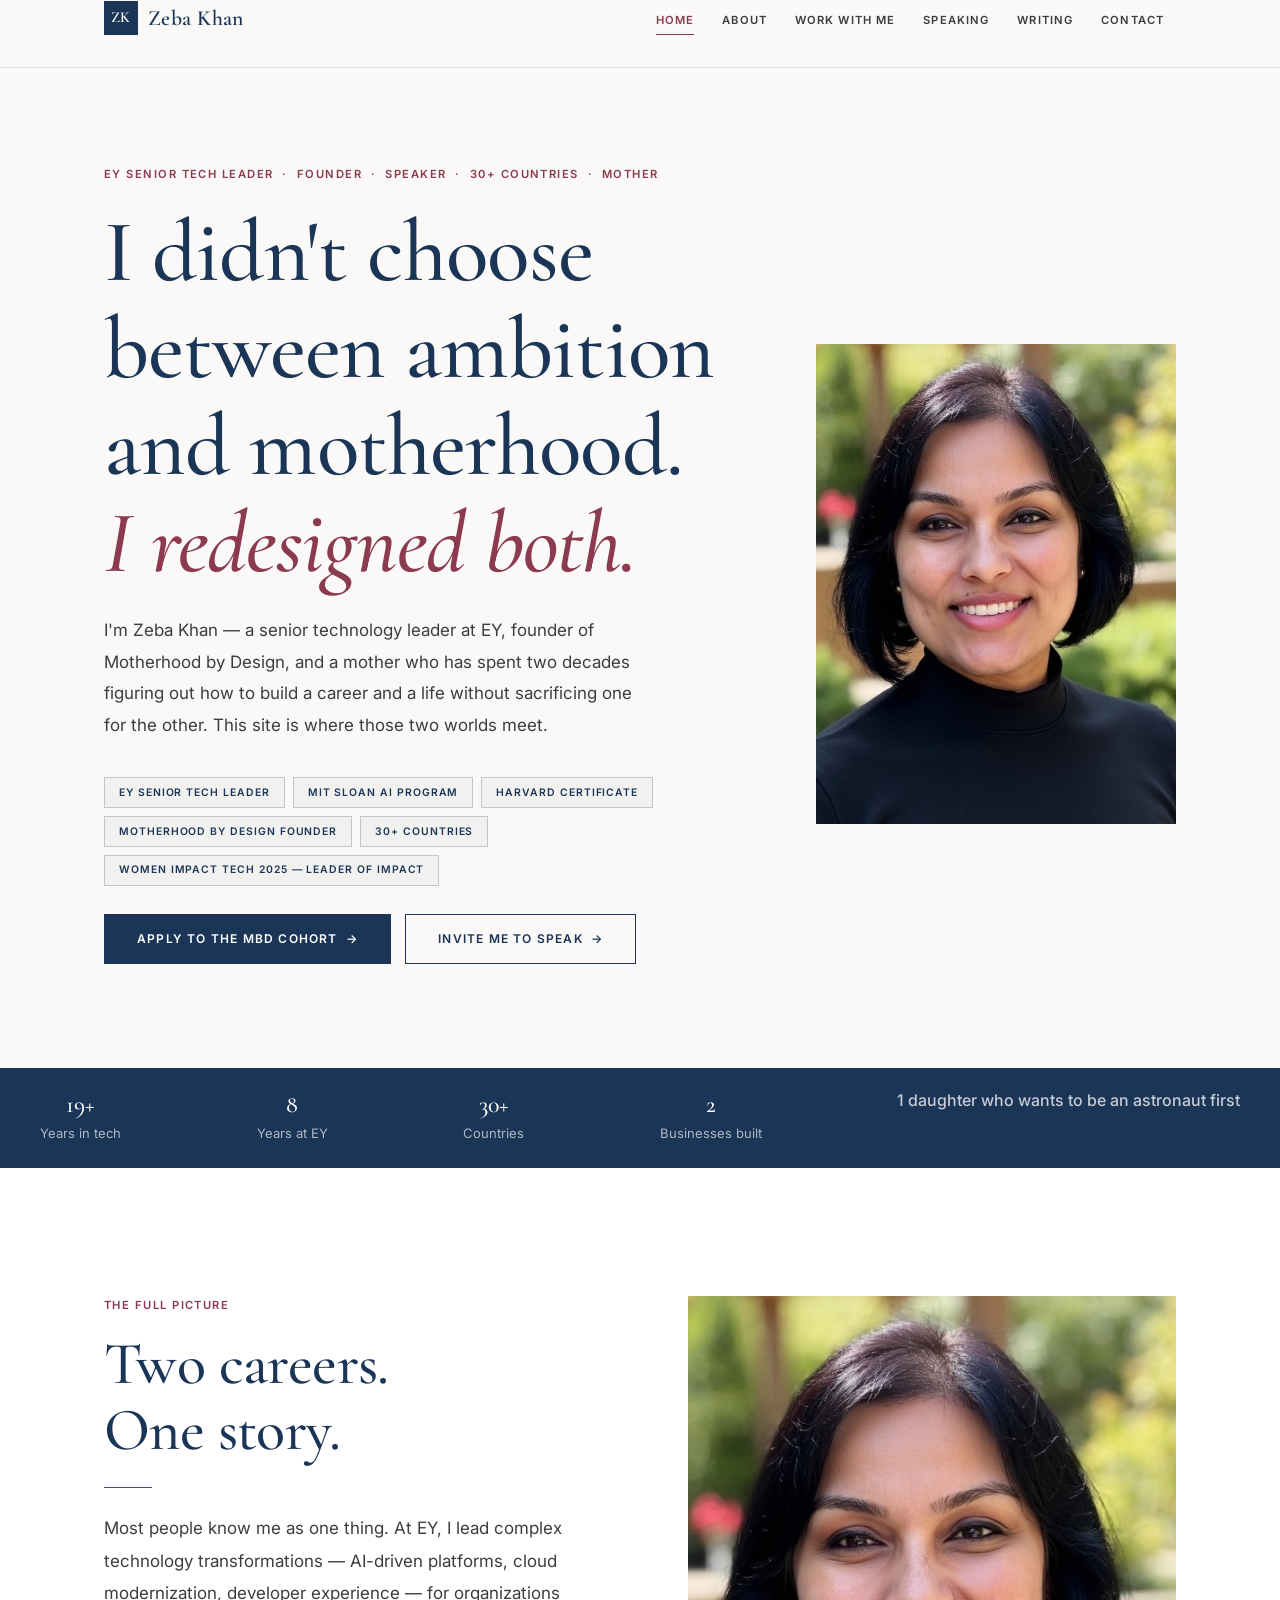
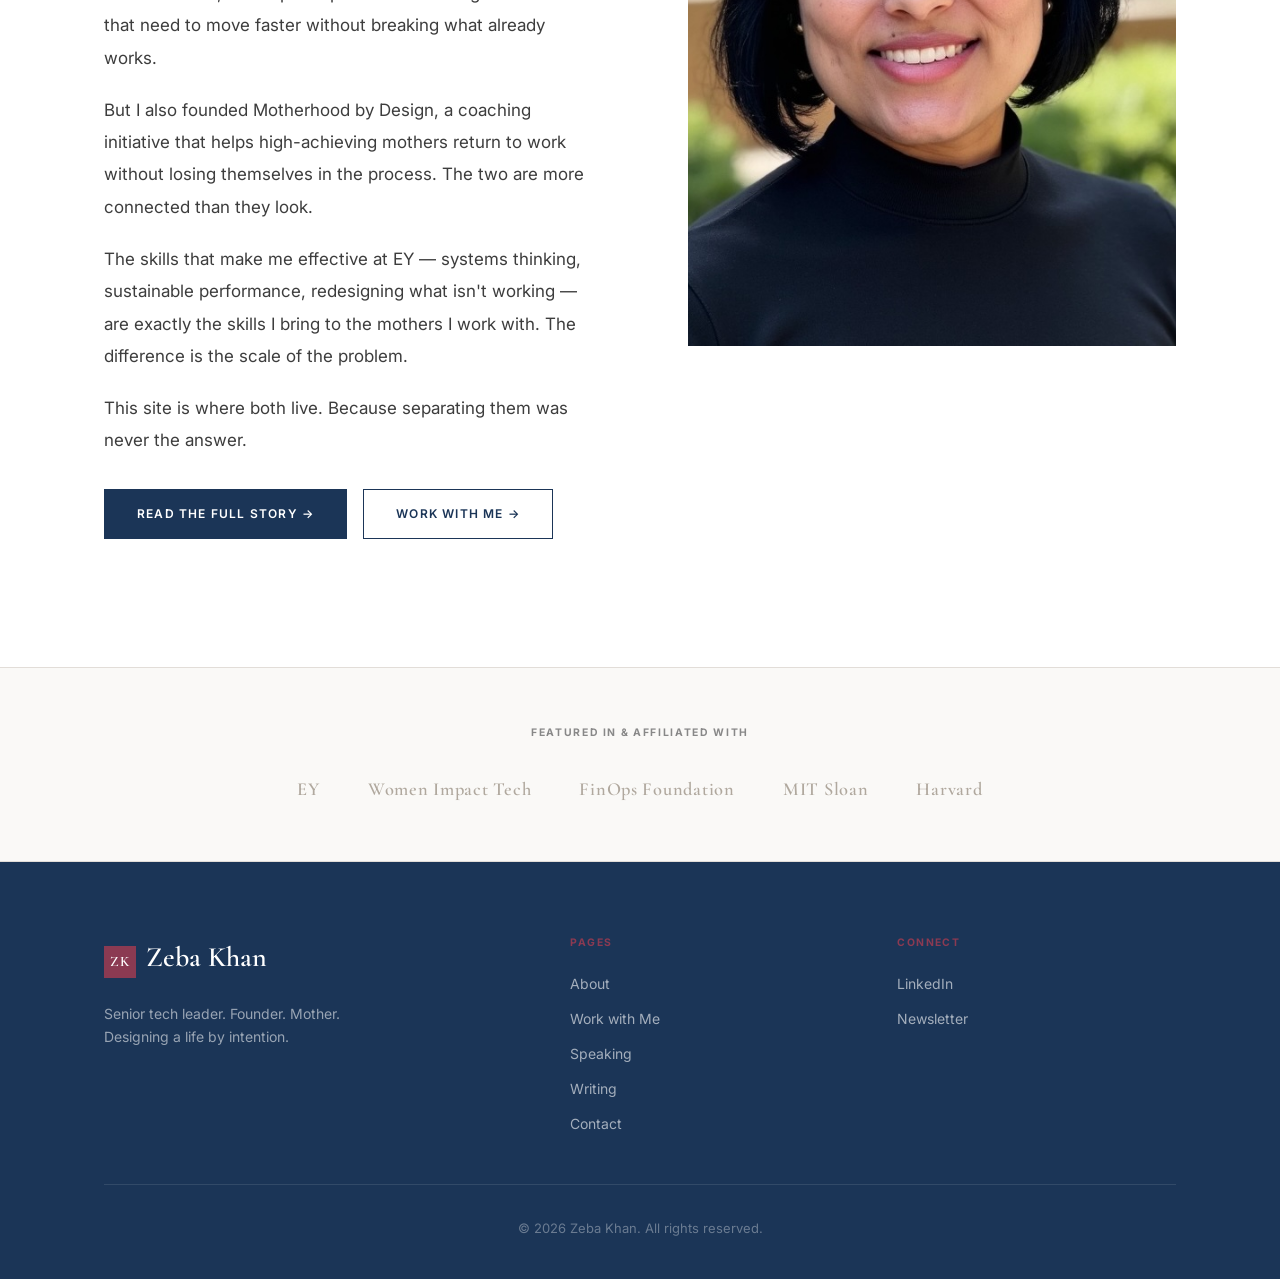
==== commit 23f6bf17: "Add Zeba portrait photo across Home, About, Work with Me Replaced all portrait placeholders with ima" ====
--- a/index.html
+++ b/index.html
@@ -95,10 +95,10 @@
           </div>
         </div>
 
-        <!-- Hero image placeholder (desktop only) -->
+        <!-- Hero image -->
         <div class="hero__image">
-          <div class="img-placeholder img-placeholder--portrait">
-            <span class="img-placeholder__label">Photography — Coming Soon</span>
+          <div class="img-frame img-frame--portrait">
+            <img src="images/zeba-portrait.jpg" alt="Zeba Khan">
           </div>
         </div>
 
@@ -143,10 +143,10 @@
           </div>
         </div>
 
-        <!-- Intro image placeholder (tablet+) -->
+        <!-- Intro image -->
         <div class="intro__image">
-          <div class="img-placeholder img-placeholder--portrait" style="aspect-ratio: 3/4;">
-            <span class="img-placeholder__label">Photography — Coming Soon</span>
+          <div class="img-frame img-frame--portrait">
+            <img src="images/zeba-portrait.jpg" alt="Zeba Khan">
           </div>
         </div>
 
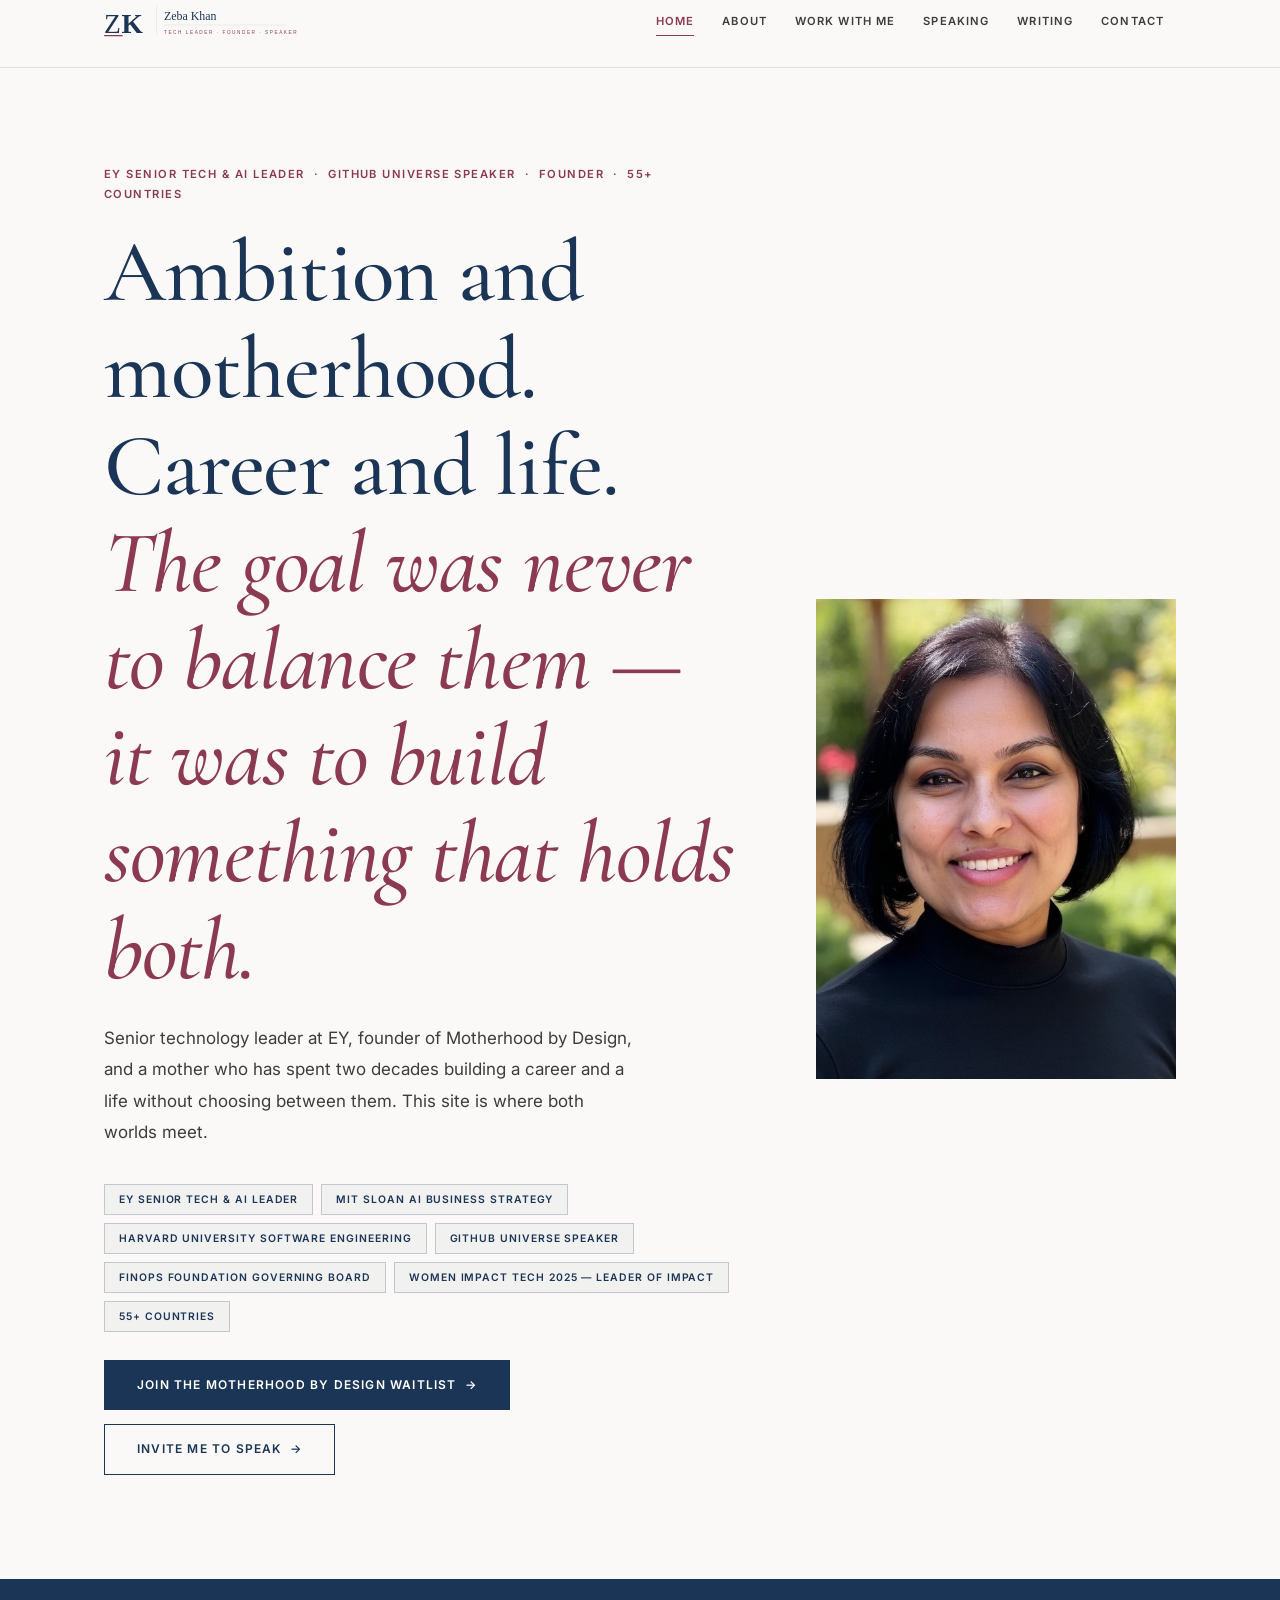
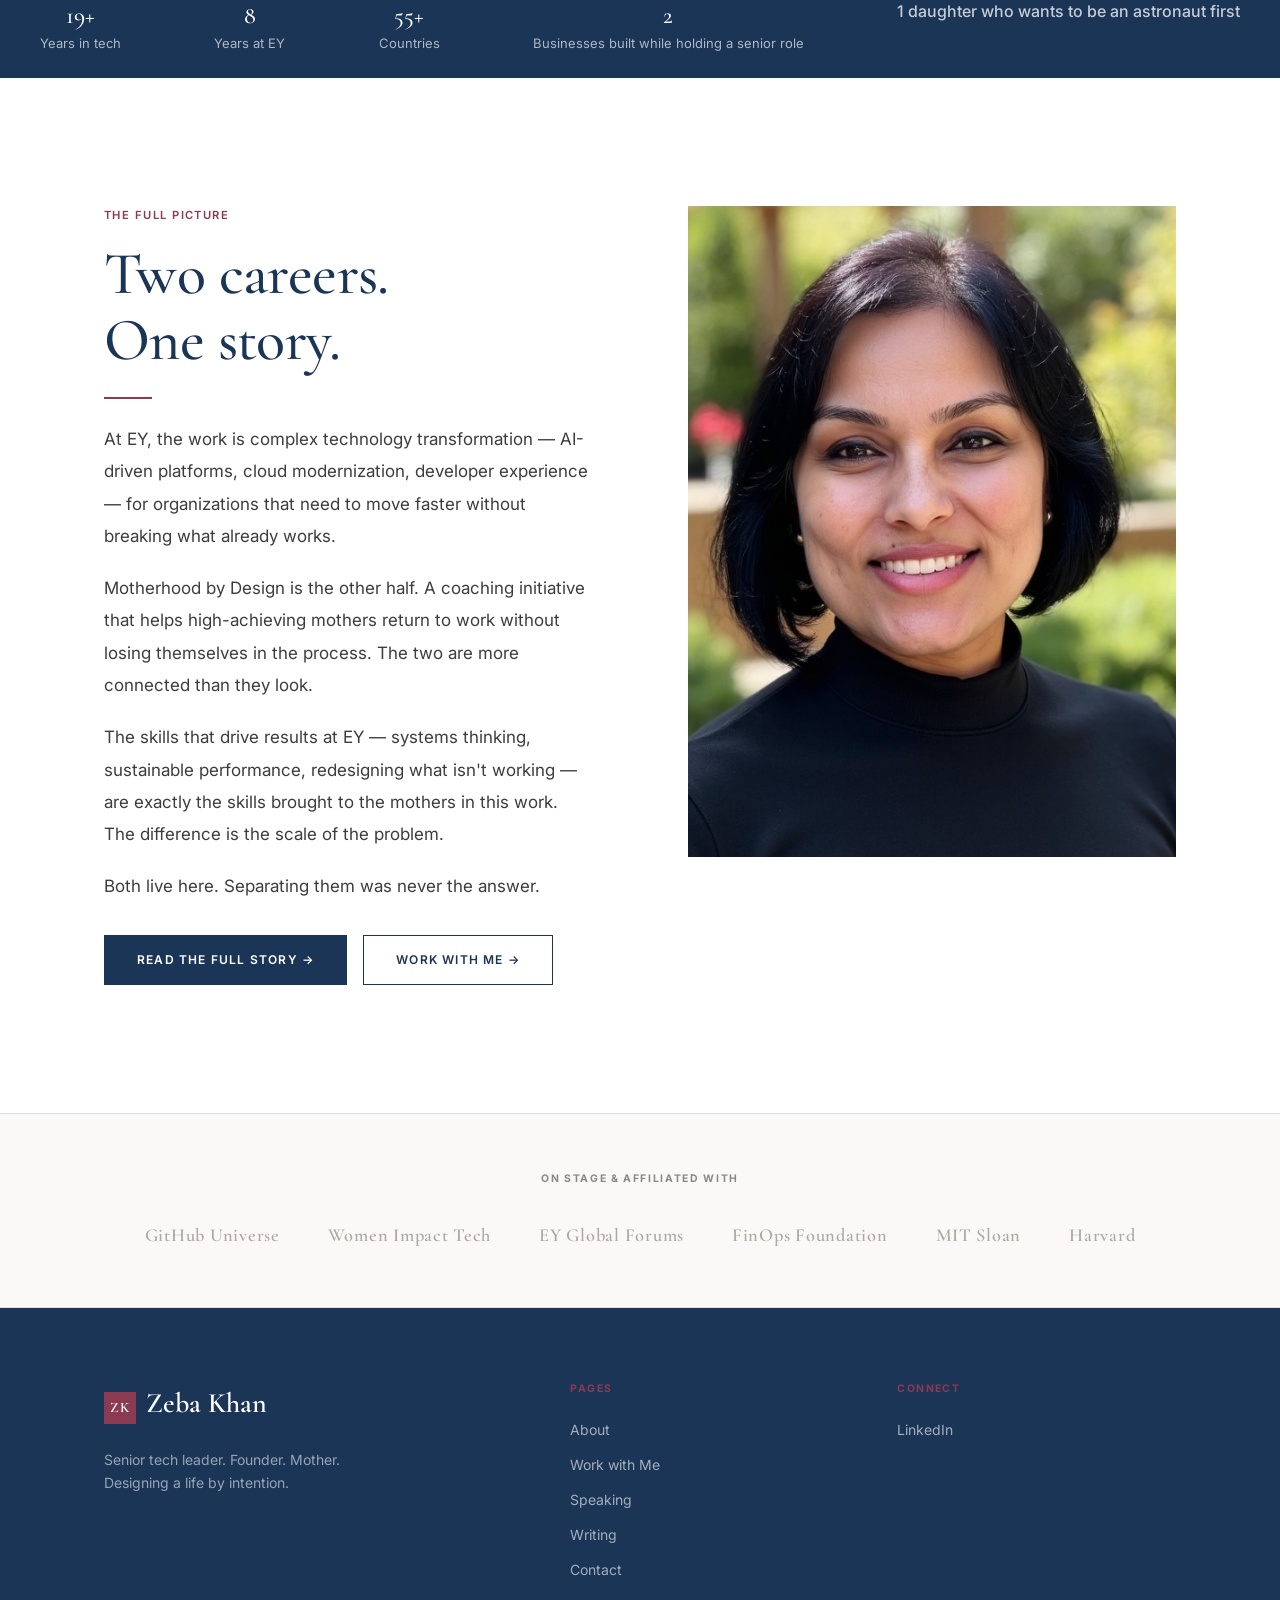
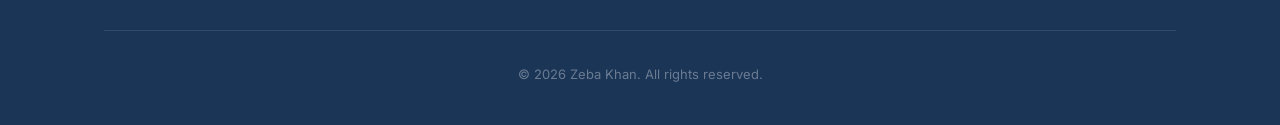
==== commit 1ee37b4b: "Update site: SVG logo, waitlist form, tone, content edits - Replace ZK monogram with custom SVG logo" ====
--- a/index.html
+++ b/index.html
@@ -4,22 +4,16 @@
   <meta charset="UTF-8">
   <meta name="viewport" content="width=device-width, initial-scale=1.0">
   <title>Zeba Khan — Senior Tech Leader, Founder & Speaker</title>
-  <meta name="description" content="I didn't choose between ambition and motherhood. I redesigned both. Zeba Khan is a senior technology leader at EY, founder of Motherhood by Design, and speaker across 30+ countries.">
+  <meta name="description" content="EY Senior Tech & AI Leader, founder of Motherhood by Design, GitHub Universe speaker. Building work and life with intention.">
 
   <!-- Open Graph -->
-  <meta property="og:title" content="Zeba Khan — Senior Tech Leader, Founder & Speaker">
-  <meta property="og:description" content="I didn't choose between ambition and motherhood. I redesigned both.">
   <meta property="og:type" content="website">
-  <meta property="og:url" content="https://zebakhan.com/">
-  <meta property="og:image" content="https://zebakhan.com/images/og-home.jpg">
   <meta property="og:site_name" content="Zeba Khan">
-  <meta property="og:locale" content="en_US">
-
-  <!-- Twitter Card -->
+  <meta property="og:title" content="Zeba Khan — Tech Leader · Founder · Speaker">
+  <meta property="og:description" content="EY Senior Tech & AI Leader, founder of Motherhood by Design, GitHub Universe speaker. Building work and life with intention.">
+  <meta property="og:url" content="https://zebakhan.com">
+  <meta property="og:image" content="/images/og-image.jpg">
   <meta name="twitter:card" content="summary_large_image">
-  <meta name="twitter:title" content="Zeba Khan — Senior Tech Leader, Founder & Speaker">
-  <meta name="twitter:description" content="I didn't choose between ambition and motherhood. I redesigned both.">
-  <meta name="twitter:image" content="https://zebakhan.com/images/og-home.jpg">
 
   <!-- Fonts -->
   <link rel="preconnect" href="https://fonts.googleapis.com">
@@ -33,7 +27,17 @@
 <nav class="nav" role="navigation" aria-label="Main navigation">
   <div class="container">
     <div class="nav__inner">
-      <a href="index.html" class="nav__logo"><span class="nav__logo-mark">ZK</span><span class="nav__logo-text">Zeba Khan</span></a>
+      <a href="index.html" class="nav__logo">
+          <svg xmlns="http://www.w3.org/2000/svg" viewBox="0 0 340 64" height="40" aria-label="Zeba Khan — Tech Leader · Founder · Speaker">
+            <text style="font-size:44px;font-weight:200;font-family:Georgia,serif;fill:#1B3557;letter-spacing:-3px" x="0" y="52">Z</text>
+            <rect x="0" y="56" width="30" height="2" rx="1" fill="#8B3A52"/>
+            <text style="font-size:44px;font-weight:700;font-family:Georgia,serif;fill:#1B3557;letter-spacing:-3px" x="28" y="52">K</text>
+            <line x1="84" y1="8" x2="84" y2="56" stroke="#D0CABE" stroke-width="0.5"/>
+            <text style="font-size:19px;font-weight:300;font-family:Georgia,serif;fill:#1B3557" x="96" y="32">Zeba Khan</text>
+            <line x1="96" y1="40" x2="290" y2="40" stroke="#D0CABE" stroke-width="0.5"/>
+            <text style="font-size:7.5px;font-family:sans-serif;fill:#8B3A52;letter-spacing:2.5px" x="96" y="54">TECH LEADER · FOUNDER · SPEAKER</text>
+          </svg>
+        </a>
       <ul class="nav__links" role="list">
         <li><a href="index.html">Home</a></li>
         <li><a href="about.html">About</a></li>
@@ -68,29 +72,30 @@
       <div class="hero__grid">
 
         <div class="hero__content">
-          <span class="eyebrow hero__eyebrow">EY senior tech leader &nbsp;·&nbsp; Founder &nbsp;·&nbsp; Speaker &nbsp;·&nbsp; 30+ countries &nbsp;·&nbsp; Mother</span>
+          <span class="eyebrow hero__eyebrow">EY Senior Tech &amp; AI Leader &nbsp;·&nbsp; GitHub Universe Speaker &nbsp;·&nbsp; Founder &nbsp;·&nbsp; 55+ Countries</span>
 
           <h1 class="hero__headline">
-            I didn't choose between ambition and motherhood.<br>
-            <em style="color: var(--rose); font-style: italic;">I redesigned both.</em>
+            Ambition and motherhood. Career and life.<br>
+            <em style="color: var(--rose); font-style: italic;">The goal was never to balance them — it was to build something that holds both.</em>
           </h1>
 
           <p class="hero__sub">
-            I'm Zeba Khan — a senior technology leader at EY, founder of Motherhood by Design, and a mother who has spent two decades figuring out how to build a career and a life without sacrificing one for the other. This site is where those two worlds meet.
+            Senior technology leader at EY, founder of Motherhood by Design, and a mother who has spent two decades building a career and a life without choosing between them. This site is where both worlds meet.
           </p>
 
           <!-- Credential pills -->
           <div class="pills">
-            <span class="pill">EY Senior Tech Leader</span>
-            <span class="pill">MIT Sloan AI Program</span>
-            <span class="pill">Harvard Certificate</span>
-            <span class="pill">Motherhood by Design Founder</span>
-            <span class="pill">30+ Countries</span>
+            <span class="pill">EY Senior Tech &amp; AI Leader</span>
+            <span class="pill">MIT Sloan AI Business Strategy</span>
+            <span class="pill">Harvard University Software Engineering</span>
+            <span class="pill">GitHub Universe Speaker</span>
+            <span class="pill">FinOps Foundation Governing Board</span>
             <span class="pill">Women Impact Tech 2025 — Leader of Impact</span>
+            <span class="pill">55+ Countries</span>
           </div>
 
           <div class="hero__actions">
-            <a href="work-with-me.html" class="btn btn--primary">Apply to the MBD cohort &nbsp;→</a>
+            <a href="work-with-me.html" class="btn btn--primary">Join the Motherhood by Design waitlist &nbsp;→</a>
             <a href="contact.html" class="btn btn--outline">Invite me to speak &nbsp;→</a>
           </div>
         </div>
@@ -111,8 +116,8 @@
     <div class="stat-strip__inner">
       <div class="stat-strip__item"><strong>19+</strong>Years in tech</div>
       <div class="stat-strip__item"><strong>8</strong>Years at EY</div>
-      <div class="stat-strip__item"><strong>30+</strong>Countries</div>
-      <div class="stat-strip__item"><strong>2</strong>Businesses built</div>
+      <div class="stat-strip__item"><strong>55+</strong>Countries</div>
+      <div class="stat-strip__item"><strong>2</strong>Businesses built while holding a senior role</div>
       <div class="stat-strip__item">
         <strong style="font-size: 1rem; font-family: var(--font-body); color: rgba(255,255,255,0.75);">1 daughter who wants to be an astronaut first</strong>
       </div>
@@ -129,13 +134,13 @@
           <h2>Two careers.<br>One story.</h2>
           <div class="divider" style="margin: 1.5rem 0;"></div>
 
-          <p>Most people know me as one thing. At EY, I lead complex technology transformations — AI-driven platforms, cloud modernization, developer experience — for organizations that need to move faster without breaking what already works.</p>
-
-          <p>But I also founded Motherhood by Design, a coaching initiative that helps high-achieving mothers return to work without losing themselves in the process. The two are more connected than they look.</p>
-
-          <p>The skills that make me effective at EY — systems thinking, sustainable performance, redesigning what isn't working — are exactly the skills I bring to the mothers I work with. The difference is the scale of the problem.</p>
-
-          <p>This site is where both live. Because separating them was never the answer.</p>
+          <p>At EY, the work is complex technology transformation — AI-driven platforms, cloud modernization, developer experience — for organizations that need to move faster without breaking what already works.</p>
+
+          <p>Motherhood by Design is the other half. A coaching initiative that helps high-achieving mothers return to work without losing themselves in the process. The two are more connected than they look.</p>
+
+          <p>The skills that drive results at EY — systems thinking, sustainable performance, redesigning what isn't working — are exactly the skills brought to the mothers in this work. The difference is the scale of the problem.</p>
+
+          <p>Both live here. Separating them was never the answer.</p>
 
           <div style="margin-top: 2rem; display: flex; flex-wrap: wrap; gap: 1rem;">
             <a href="about.html" class="btn btn--primary">Read the full story →</a>
@@ -157,14 +162,14 @@
   <!-- FEATURED IN / AS SEEN ON -->
   <div class="featured-strip">
     <div class="container">
-      <p class="featured-strip__label">Featured in &amp; affiliated with</p>
+      <p class="featured-strip__label">On stage &amp; affiliated with</p>
       <div class="featured-strip__logos">
-        <span class="featured-strip__logo">EY</span>
+        <span class="featured-strip__logo">GitHub Universe</span>
         <span class="featured-strip__logo">Women Impact Tech</span>
+        <span class="featured-strip__logo">EY Global Forums</span>
         <span class="featured-strip__logo">FinOps Foundation</span>
         <span class="featured-strip__logo">MIT Sloan</span>
         <span class="featured-strip__logo">Harvard</span>
-        <!-- Add podcast/speaking event logos here -->
       </div>
     </div>
   </div>
@@ -193,7 +198,6 @@
         <span class="footer__col-label">Connect</span>
         <div class="footer__social-links">
           <a href="https://linkedin.com/in/zeba-khan1" target="_blank" rel="noopener noreferrer">LinkedIn</a>
-          <a href="https://linkedin.com/in/zeba-khan1" target="_blank" rel="noopener noreferrer">Newsletter</a>
         </div>
       </div>
     </div>
--- a/css/styles.css
+++ b/css/styles.css
@@ -14,6 +14,7 @@
   --text-body: #3D3D3D;
   --text-muted:#888888;
   --border:    #E2DDD8;
+  --pale:      #D0CABE;
   --white:     #FFFFFF;
   --navy-soft: rgba(27, 53, 87, 0.06);
 
@@ -118,35 +119,26 @@
 .nav__logo {
   display: flex;
   align-items: center;
-  gap: 0.625rem;
   flex-shrink: 0;
   text-decoration: none;
-}
-.nav__logo-mark {
-  display: inline-flex;
-  align-items: center;
-  justify-content: center;
-  width: 34px;
-  height: 34px;
-  background-color: var(--navy);
-  color: white;
-  font-family: var(--font-heading);
-  font-size: 0.95rem;
-  font-weight: 600;
-  letter-spacing: 0.04em;
-  flex-shrink: 0;
-  transition: background-color var(--transition);
-}
-.nav__logo-text {
-  font-family: var(--font-heading);
-  font-size: 1.35rem;
-  font-weight: 600;
-  color: var(--navy);
-  letter-spacing: 0.02em;
-  transition: color var(--transition);
-}
-.nav__logo:hover .nav__logo-mark { background-color: var(--rose); }
-.nav__logo:hover .nav__logo-text { color: var(--rose); }
+  line-height: 0;
+}
+.nav__logo svg {
+  height: 40px;
+  width: auto;
+  display: block;
+  transition: opacity var(--transition);
+}
+.nav__logo:hover svg { opacity: 0.75; }
+
+/* Mobile: clip SVG to show only the ZK mark (~first 80 viewBox units) */
+@media (max-width: 768px) {
+  .nav__logo svg {
+    height: 34px;
+    width: 52px;       /* 80/340 * full width ≈ shows ZK + rose bar only */
+    overflow: hidden;
+  }
+}
 
 .nav__links {
   display: none;
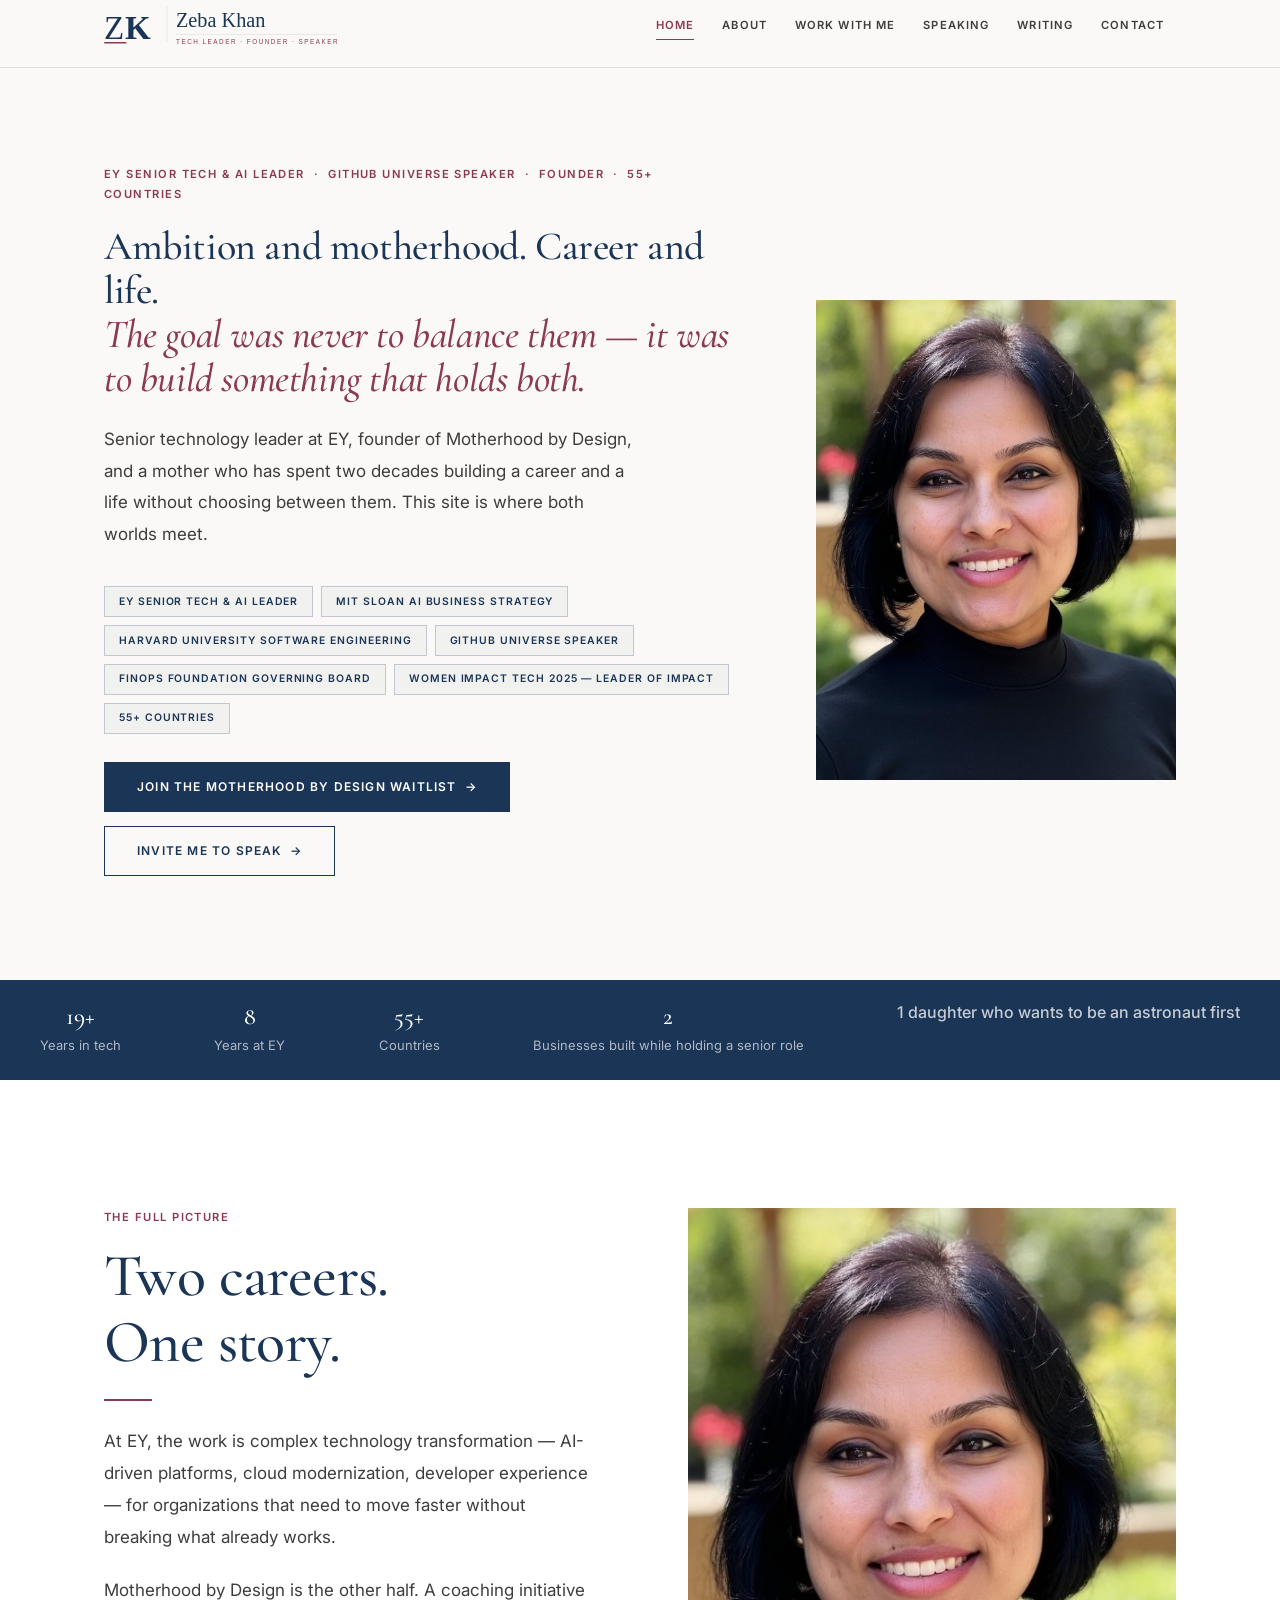
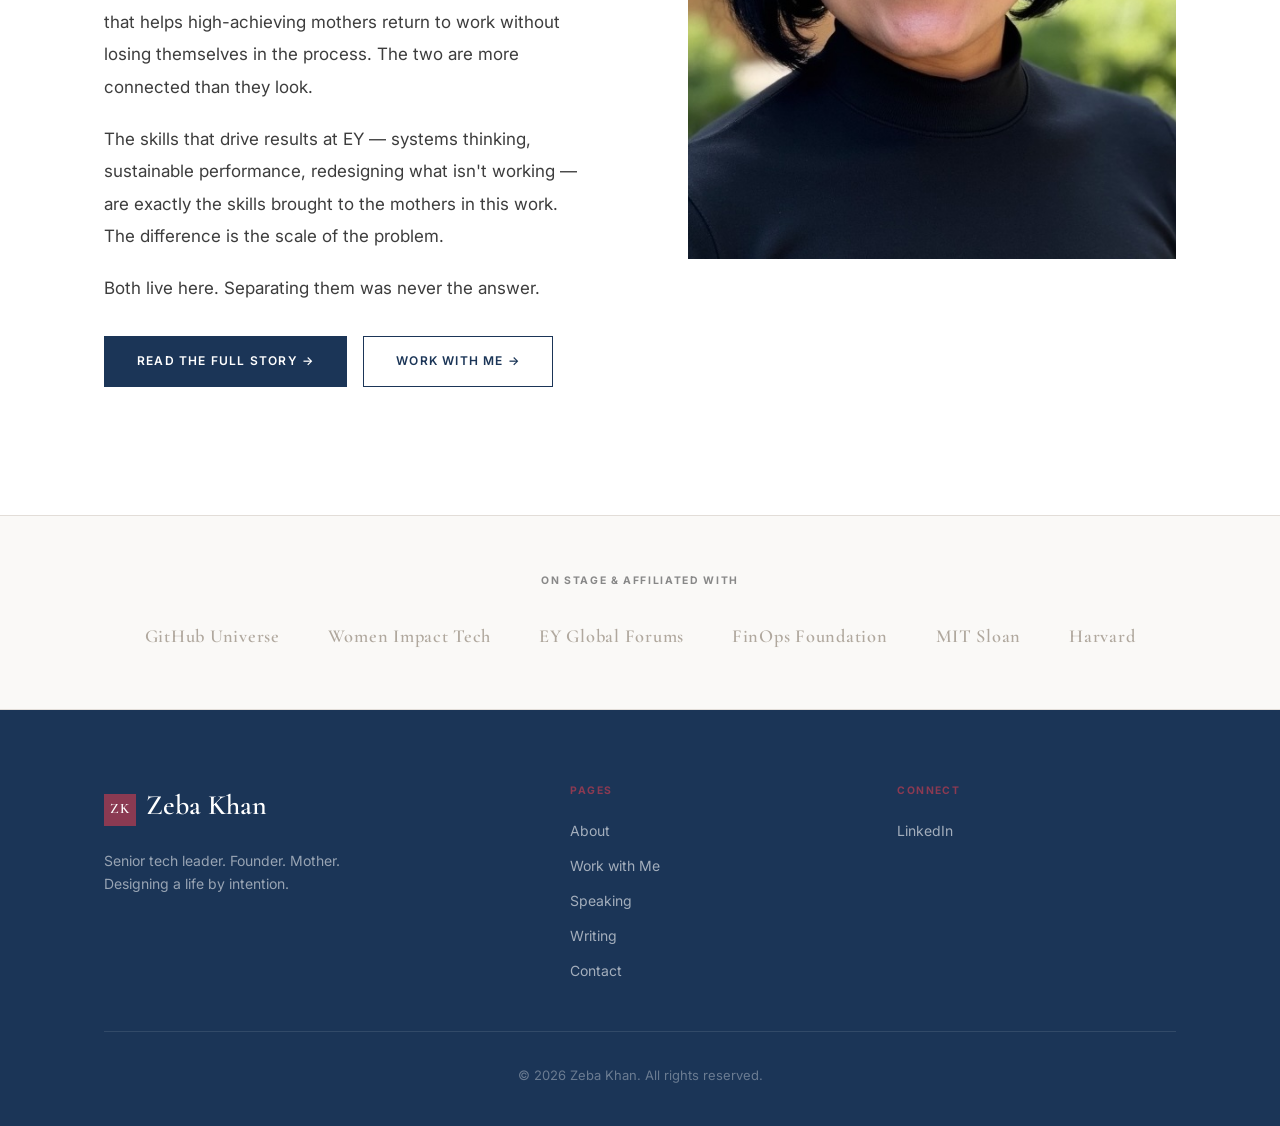
==== commit 187f3b41: "Fix hero headline size + SVG logo proportions - Hero headline: override to clamp(1.6rem, 3.25vw, 2.5" ====
--- a/index.html
+++ b/index.html
@@ -33,9 +33,9 @@
             <rect x="0" y="56" width="30" height="2" rx="1" fill="#8B3A52"/>
             <text style="font-size:44px;font-weight:700;font-family:Georgia,serif;fill:#1B3557;letter-spacing:-3px" x="28" y="52">K</text>
             <line x1="84" y1="8" x2="84" y2="56" stroke="#D0CABE" stroke-width="0.5"/>
-            <text style="font-size:19px;font-weight:300;font-family:Georgia,serif;fill:#1B3557" x="96" y="32">Zeba Khan</text>
-            <line x1="96" y1="40" x2="290" y2="40" stroke="#D0CABE" stroke-width="0.5"/>
-            <text style="font-size:7.5px;font-family:sans-serif;fill:#8B3A52;letter-spacing:2.5px" x="96" y="54">TECH LEADER · FOUNDER · SPEAKER</text>
+            <text style="font-size:27px;font-weight:300;font-family:Georgia,serif;fill:#1B3557" x="96" y="36">Zeba Khan</text>
+            <line x1="96" y1="46" x2="310" y2="46" stroke="#D0CABE" stroke-width="0.5"/>
+            <text style="font-size:8.5px;font-family:sans-serif;fill:#8B3A52;letter-spacing:2px" x="96" y="58">TECH LEADER · FOUNDER · SPEAKER</text>
           </svg>
         </a>
       <ul class="nav__links" role="list">
--- a/css/styles.css
+++ b/css/styles.css
@@ -124,7 +124,7 @@
   line-height: 0;
 }
 .nav__logo svg {
-  height: 40px;
+  height: 48px;        /* taller render so "Zeba Khan" text is legible */
   width: auto;
   display: block;
   transition: opacity var(--transition);
@@ -134,8 +134,8 @@
 /* Mobile: clip SVG to show only the ZK mark (~first 80 viewBox units) */
 @media (max-width: 768px) {
   .nav__logo svg {
-    height: 34px;
-    width: 52px;       /* 80/340 * full width ≈ shows ZK + rose bar only */
+    height: 38px;
+    width: 58px;       /* 80/340 * full width ≈ shows ZK + rose bar only */
     overflow: hidden;
   }
 }
@@ -517,7 +517,10 @@
 }
 .hero__content { max-width: 660px; }
 .hero__eyebrow { margin-bottom: 1.25rem; line-height: 1.8; }
-.hero__headline { margin-bottom: 1.5rem; }
+.hero__headline {
+  margin-bottom: 1.5rem;
+  font-size: clamp(1.6rem, 3.25vw, 2.5rem); /* override global h1 — editorial, not overwhelming */
+}
 .hero__sub {
   font-size: 1.0625rem;
   line-height: 1.85;
